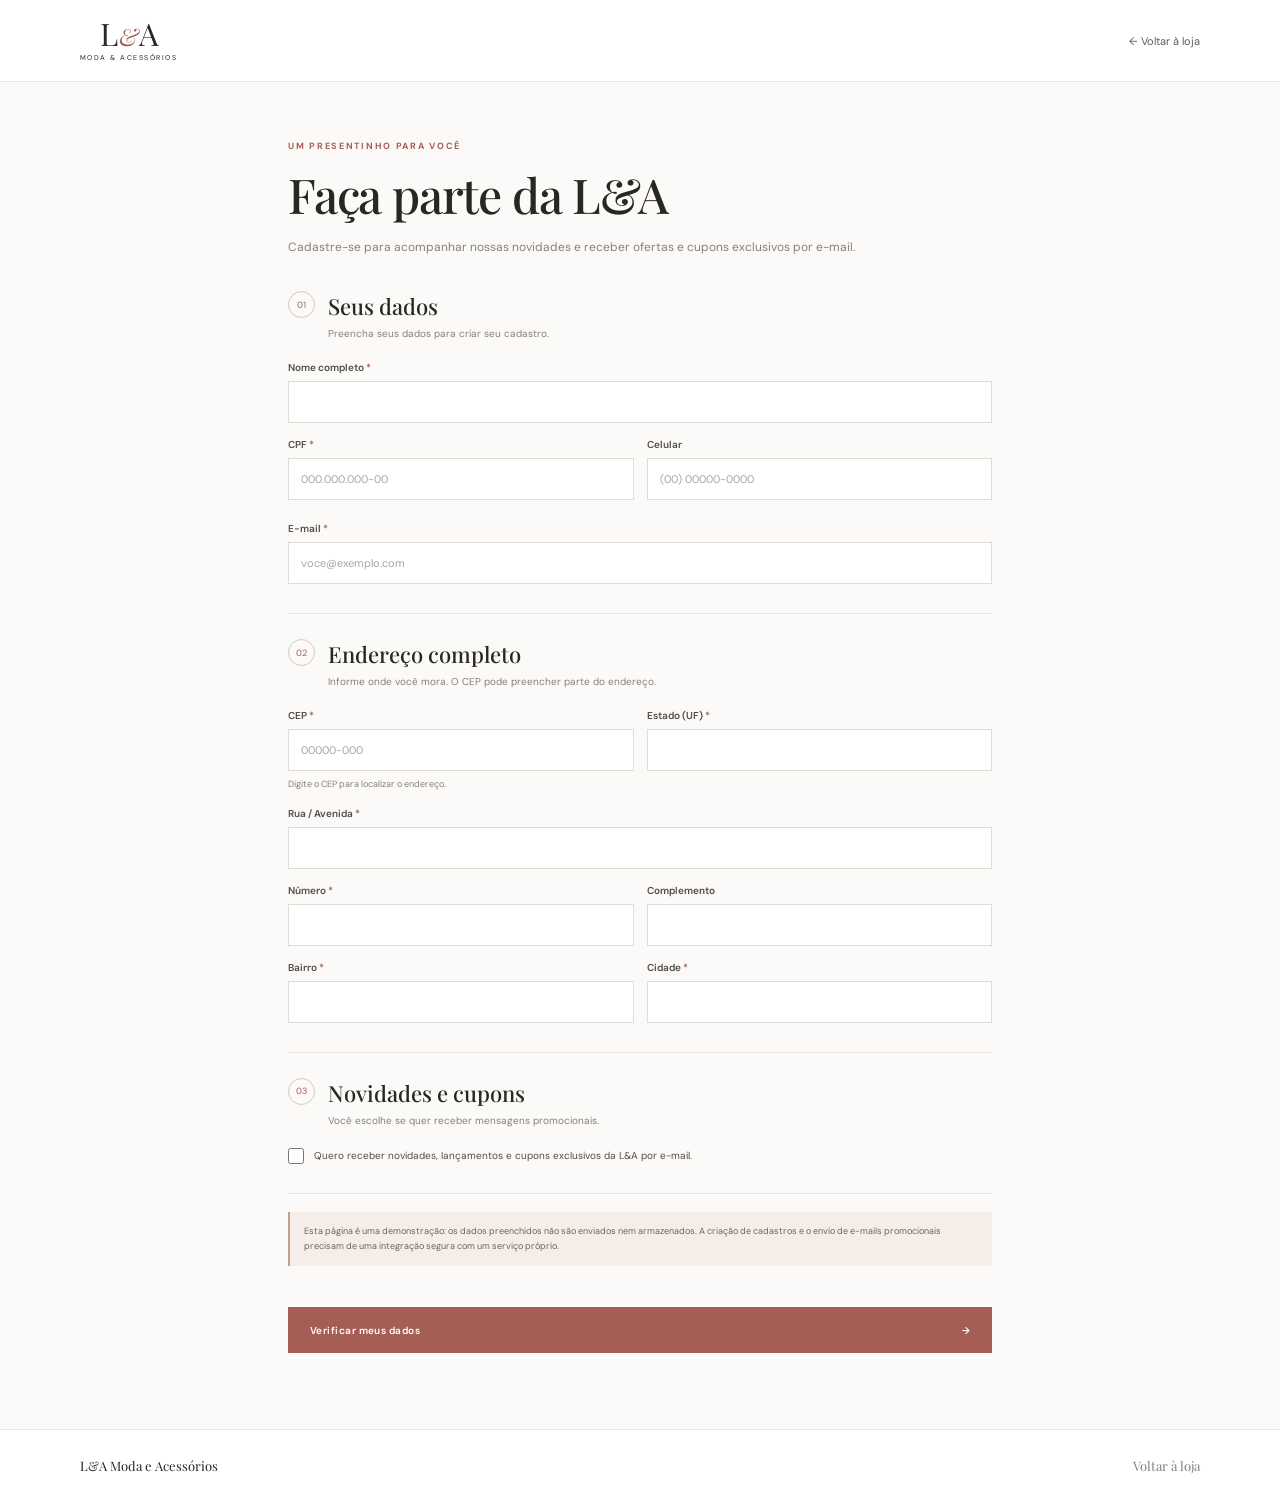
==== cadastro.html @ d486503f "Add customer registration page Co-authored-by: Copilot <223556219+Copilot@users.noreply.github.com>" ====
<!DOCTYPE html>
<html lang="pt-BR">
<head>
  <meta charset="UTF-8">
  <meta name="viewport" content="width=device-width, initial-scale=1.0">
  <meta name="theme-color" content="#f7f4ef">
  <meta name="description" content="Cadastre-se na L&A Moda e Acessórios para acompanhar novidades e cupons exclusivos.">
  <title>Cadastro | L&A Moda e Acessórios</title>
  <link rel="preconnect" href="https://fonts.googleapis.com">
  <link rel="preconnect" href="https://fonts.gstatic.com" crossorigin>
  <link href="https://fonts.googleapis.com/css2?family=DM+Sans:wght@400;500;600;700&family=Playfair+Display:wght@500;600;700&display=swap" rel="stylesheet">
  <link rel="stylesheet" href="style.css?v=registration-page">
  <script src="checkout-utils.js" defer></script>
  <script src="cadastro.js" defer></script>
</head>
<body class="checkout-page registration-page">
  <header class="checkout-header">
    <a class="brand" href="index.html" aria-label="L&A Moda e Acessórios — início">
      <span class="brand-mark">L<span>&</span>A</span>
      <span class="brand-caption">MODA & ACESSÓRIOS</span>
    </a>
    <a class="checkout-back" href="index.html">← <span>Voltar à loja</span></a>
  </header>

  <main class="checkout-main registration-main">
    <p class="eyebrow">UM PRESENTINHO PARA VOCÊ</p>
    <h1>Faça parte da L&A</h1>
    <p class="checkout-intro">Cadastre-se para acompanhar nossas novidades e receber ofertas e cupons exclusivos por e-mail.</p>

    <form class="checkout-form registration-form" id="registration-form">
      <section class="checkout-section" aria-labelledby="registration-personal-heading">
        <div class="checkout-section-heading">
          <span class="section-number">01</span>
          <div><h2 id="registration-personal-heading">Seus dados</h2><p>Preencha seus dados para criar seu cadastro.</p></div>
        </div>
        <div class="field-grid">
          <div class="form-field field-full">
            <label for="registration-name">Nome completo <span>*</span></label>
            <input id="registration-name" name="name" autocomplete="name" required>
          </div>
          <div class="form-field">
            <label for="registration-cpf">CPF <span>*</span></label>
            <input id="registration-cpf" name="cpf" inputmode="numeric" autocomplete="off" placeholder="000.000.000-00" maxlength="14" required aria-describedby="registration-cpf-error">
            <small class="field-error" id="registration-cpf-error" aria-live="polite"></small>
          </div>
          <div class="form-field">
            <label for="registration-phone">Celular</label>
            <input id="registration-phone" name="phone" type="tel" autocomplete="tel" placeholder="(00) 00000-0000">
          </div>
          <div class="form-field field-full">
            <label for="registration-email">E-mail <span>*</span></label>
            <input id="registration-email" name="email" type="email" inputmode="email" autocomplete="email" placeholder="voce@exemplo.com" required>
          </div>
        </div>
      </section>

      <section class="checkout-section" aria-labelledby="registration-address-heading">
        <div class="checkout-section-heading">
          <span class="section-number">02</span>
          <div><h2 id="registration-address-heading">Endereço completo</h2><p>Informe onde você mora. O CEP pode preencher parte do endereço.</p></div>
        </div>
        <div class="field-grid">
          <div class="form-field">
            <label for="registration-cep">CEP <span>*</span></label>
            <input id="registration-cep" name="cep" inputmode="numeric" autocomplete="postal-code" placeholder="00000-000" maxlength="9" pattern="[0-9]{5}-?[0-9]{3}" required aria-describedby="registration-cep-status">
            <small class="field-hint" id="registration-cep-status" aria-live="polite">Digite o CEP para localizar o endereço.</small>
          </div>
          <div class="form-field">
            <label for="registration-state">Estado (UF) <span>*</span></label>
            <input id="registration-state" name="state" autocomplete="address-level1" maxlength="2" required>
          </div>
          <div class="form-field field-full">
            <label for="registration-street">Rua / Avenida <span>*</span></label>
            <input id="registration-street" name="street" autocomplete="address-line1" required>
          </div>
          <div class="form-field">
            <label for="registration-number">Número <span>*</span></label>
            <input id="registration-number" name="number" autocomplete="address-line2" required>
          </div>
          <div class="form-field">
            <label for="registration-complement">Complemento</label>
            <input id="registration-complement" name="complement" autocomplete="address-line3">
          </div>
          <div class="form-field">
            <label for="registration-neighborhood">Bairro <span>*</span></label>
            <input id="registration-neighborhood" name="neighborhood" required>
          </div>
          <div class="form-field">
            <label for="registration-city">Cidade <span>*</span></label>
            <input id="registration-city" name="city" autocomplete="address-level2" required>
          </div>
        </div>
      </section>

      <section class="checkout-section" aria-labelledby="registration-preferences-heading">
        <div class="checkout-section-heading">
          <span class="section-number">03</span>
          <div><h2 id="registration-preferences-heading">Novidades e cupons</h2><p>Você escolhe se quer receber mensagens promocionais.</p></div>
        </div>
        <label class="registration-opt-in">
          <input type="checkbox" name="marketing">
          <span>Quero receber novidades, lançamentos e cupons exclusivos da L&A por e-mail.</span>
        </label>
      </section>

      <p class="registration-privacy">Esta página é uma demonstração: os dados preenchidos não são enviados nem armazenados. A criação de cadastros e o envio de e-mails promocionais precisam de uma integração segura com um serviço próprio.</p>
      <p class="checkout-feedback registration-feedback" id="registration-feedback" role="status" aria-live="polite"></p>
      <button class="button checkout-submit" type="submit">Verificar meus dados <span aria-hidden="true">→</span></button>
    </form>
  </main>

  <footer class="checkout-footer">
    <a href="index.html">L&A Moda e Acessórios</a>
    <span><a href="index.html">Voltar à loja</a></span>
  </footer>
</body>
</html>
---- style.css ----
:root {
  --ink: #292723;
  --muted: #858078;
  --paper: #f7f4ef;
  --white: #fff;
  --line: #e9e5df;
  --rose: #a45e53;
  --rose-dark: #81473e;
  --serif: "Playfair Display", Georgia, serif;
  --sans: "DM Sans", Arial, sans-serif;
}

* { box-sizing: border-box; }
html { scroll-behavior: smooth; }
body { margin: 0; color: var(--ink); background: var(--white); font-family: var(--sans); -webkit-font-smoothing: antialiased; }
button, input { font: inherit; }
button, a { -webkit-tap-highlight-color: transparent; }
a { color: inherit; text-decoration: none; }
button { color: inherit; }
.announcement { min-height: 34px; display: flex; align-items: center; justify-content: center; gap: 7px; padding: 7px 16px; background: #37342f; color: #fff; font-size: 10px; letter-spacing: .075em; text-align: center; }
.announcement span { color: #d3a29a; }
.announcement strong { color: #e9c5bc; font-weight: 600; }
.site-header { position: sticky; top: 0; z-index: 20; height: 83px; padding: 0 7.2%; display: flex; align-items: center; justify-content: space-between; gap: 36px; border-bottom: 1px solid #f1efeb; background: #fff; }
.brand { flex: 0 0 176px; display: inline-flex; flex-direction: column; align-items: center; width: fit-content; }
.brand-mark { font-family: var(--serif); font-size: 31px; letter-spacing: -.08em; line-height: .96; }
.brand-mark span { padding: 0 3px; color: var(--rose); font-size: 24px; font-style: italic; }
.brand-caption { margin-top: 5px; font-size: 7px; letter-spacing: .21em; }
.main-nav { display: flex; align-items: center; gap: clamp(20px, 3vw, 43px); }
.main-nav a { color: #55514b; font-size: 11px; transition: color .2s; }
.main-nav a:hover, .text-link:hover { color: var(--rose); }
.header-actions { display: flex; align-items: center; gap: 21px; }
.search-box { display: flex; align-items: center; gap: 8px; width: 184px; border-bottom: 1px solid #dcd8d2; padding: 7px 0; }
.search-box svg, .icon-button svg { width: 18px; height: 18px; fill: none; stroke: currentColor; stroke-width: 1.5; stroke-linecap: round; stroke-linejoin: round; }
.search-box input { min-width: 0; width: 100%; padding: 0; border: 0; outline: 0; background: transparent; font-size: 10px; }
.search-box input::placeholder { color: #99958e; }
.icon-button { position: relative; display: inline-grid; place-items: center; width: 38px; height: 38px; padding: 0; border: 0; background: transparent; cursor: pointer; }
.cart-count { position: absolute; top: 0; right: 0; min-width: 16px; height: 16px; padding: 0 4px; display: grid; place-items: center; border-radius: 50%; background: var(--rose); color: #fff; font-size: 9px; }

.hero { position: relative; min-height: min(590px, 57vw); height: 590px; max-height: 75vh; overflow: hidden; background: #b0a69a; color: #fff; }
.hero-image, .hero-shade { position: absolute; inset: 0; width: 100%; height: 100%; }
.hero-image { object-fit: cover; object-position: center 38%; }
.hero-shade { background: linear-gradient(90deg, rgba(28,26,23,.64) 0%, rgba(35,31,27,.34) 42%, rgba(35,31,27,.03) 100%); }
.hero-copy { position: absolute; top: 50%; left: 13.2%; transform: translateY(-49%); }
.eyebrow { margin: 0 0 15px; color: var(--rose); font-size: 9px; font-weight: 700; letter-spacing: .19em; }
.hero-eyebrow { color: #f3d9d2; }
h1, h2, p { margin-top: 0; }
.hero h1 { margin: 0 0 15px; font-family: var(--serif); font-size: clamp(48px, 6vw, 77px); font-weight: 500; line-height: 1.04; letter-spacing: -.035em; }
.hero h1 em, .section-heading h2 em, .story-copy h2 em { font-weight: 500; }
.hero-copy > p:not(.eyebrow) { margin-bottom: 27px; color: rgba(255,255,255,.86); font-size: 12px; }
.button { min-height: 46px; display: inline-flex; align-items: center; justify-content: center; gap: 24px; padding: 0 22px; border: 0; background: var(--rose); color: #fff; font-size: 10px; font-weight: 600; letter-spacing: .045em; cursor: pointer; transition: background .2s, transform .2s; }
.button:hover { background: var(--rose-dark); transform: translateY(-1px); }
.button-light { background: #fff; color: var(--ink); }
.button-light:hover { background: #f2e9e5; }
.hero-pagination { position: absolute; bottom: 30px; left: 50%; display: flex; gap: 7px; transform: translateX(-50%); }
.hero-pagination span { width: 5px; height: 5px; border: 1px solid #fff; border-radius: 50%; }
.hero-pagination .active { background: #fff; }
.hero-note { position: absolute; right: 7%; bottom: 20px; margin: 0; color: rgba(255,255,255,.72); font-size: 8px; letter-spacing: .16em; }

.benefits { display: flex; justify-content: center; gap: clamp(42px, 9vw, 145px); padding: 25px 20px; border-bottom: 1px solid #f1efeb; }
.benefits > div { display: flex; align-items: center; gap: 12px; }
.benefit-icon { color: var(--rose); font-family: var(--serif); font-size: 24px; }
.benefits p { display: flex; flex-direction: column; gap: 4px; margin: 0; }
.benefits strong { font-size: 10px; font-weight: 600; }
.benefits small { color: var(--muted); font-size: 9px; }

.section-wrap { max-width: 1240px; margin: 0 auto; padding: 90px 38px 96px; }
.section-heading { display: flex; align-items: end; justify-content: space-between; }
.section-heading .eyebrow { margin-bottom: 10px; }
.section-heading h2, .story-copy h2, .newsletter h2 { margin: 0; font-family: var(--serif); font-size: clamp(32px, 3.8vw, 43px); font-weight: 500; letter-spacing: -.025em; line-height: 1.16; }
.text-link { display: inline-flex; align-items: center; gap: 11px; color: #5a554e; font-size: 10px; transition: color .2s; }
.category-tabs { display: flex; gap: 25px; margin: 34px 0 23px; border-bottom: 1px solid var(--line); }
.category-tab { position: relative; padding: 0 0 13px; border: 0; background: none; color: #87827b; font-size: 10px; cursor: pointer; }
.category-tab.active { color: var(--ink); }
.category-tab.active::after { position: absolute; right: 0; bottom: -1px; left: 0; height: 2px; background: var(--rose); content: ""; }
.product-grid { display: grid; grid-template-columns: repeat(4, minmax(0, 1fr)); gap: 36px 20px; }
.product-card { min-width: 0; }
.product-image-wrap { position: relative; overflow: hidden; aspect-ratio: 3 / 3.75; background: #f1efeb; }
.product-image { display: block; width: 100%; height: 100%; object-fit: cover; transition: transform .45s; }
.product-card:hover .product-image { transform: scale(1.035); }
.product-badge { position: absolute; top: 12px; left: 12px; padding: 7px 9px; background: #fff; color: #524d46; font-size: 8px; letter-spacing: .08em; }
.add-button { position: absolute; right: 10px; bottom: 10px; left: 10px; min-height: 39px; border: 0; background: rgba(255,255,255,.94); color: var(--ink); font-size: 9px; letter-spacing: .04em; cursor: pointer; transform: translateY(54px); transition: transform .22s, background .2s; }
.product-card:hover .add-button, .add-button:focus-visible { transform: translateY(0); }
.add-button:hover { background: var(--rose); color: #fff; }
.product-info { padding-top: 13px; }
.product-category { margin: 0 0 5px; color: #918a82; font-size: 8px; letter-spacing: .12em; text-transform: uppercase; }
.product-name { margin: 0 0 7px; font-size: 11px; font-weight: 500; }
.product-price { margin: 0; font-size: 11px; font-weight: 600; }
.product-price del { padding-left: 6px; color: #99938b; font-size: 9px; font-weight: 400; }
.empty-state { padding: 35px 0; color: var(--muted); text-align: center; font-size: 13px; }

.story { display: grid; grid-template-columns: 1fr 1fr; min-height: 470px; background: var(--paper); scroll-margin-top: 83px; }
.story-image-wrap { position: relative; min-height: 470px; overflow: hidden; }
.story-image-wrap img { width: 100%; height: 100%; position: absolute; object-fit: cover; object-position: center 38%; }
.story-stamp { position: absolute; right: 35px; bottom: 30px; display: grid; place-content: center; width: 93px; height: 93px; border: 1px solid rgba(255,255,255,.8); border-radius: 50%; color: #fff; font-family: var(--serif); font-size: 21px; line-height: 1; text-align: center; }
.story-stamp small { padding-top: 6px; font-family: var(--sans); font-size: 6px; letter-spacing: .1em; }
.story-copy { align-self: center; max-width: 500px; padding: 65px clamp(35px, 8vw, 120px); }
.story-copy h2 { margin-bottom: 21px; font-size: clamp(36px, 4vw, 48px); }
.story-copy > p:not(.eyebrow) { max-width: 340px; margin-bottom: 25px; color: #777168; font-size: 11px; line-height: 1.9; }

.newsletter { padding: 72px 20px 75px; background: #f5eee8; text-align: center; }
.newsletter .eyebrow { margin-bottom: 11px; }
.newsletter h2 { font-size: 35px; }
.newsletter > p:not(.eyebrow):not(.newsletter-message) { margin: 13px 0 22px; color: #777168; font-size: 10px; }
.newsletter-form { display: flex; max-width: 405px; height: 44px; margin: 0 auto; border-bottom: 1px solid #bcb2a8; }
.newsletter-form input { flex: 1; min-width: 0; padding: 0 8px; border: 0; outline: none; background: transparent; font-size: 10px; }
.newsletter-form button { padding: 0 8px; border: 0; background: transparent; color: var(--rose-dark); font-size: 10px; cursor: pointer; }
.newsletter-message { min-height: 14px; margin: 10px 0 0; color: var(--rose-dark); font-size: 10px; }
.site-footer { min-height: 118px; display: flex; align-items: center; justify-content: space-between; padding: 22px 8%; }
.footer-brand { flex-basis: auto; }
.site-footer > p { margin: 0; color: #777168; font-family: var(--serif); font-size: 16px; font-style: italic; }
.site-footer > p span { color: var(--rose); }
.site-footer > small { color: #89847d; font-size: 9px; }

.drawer-backdrop { position: fixed; z-index: 8; inset: 0; visibility: hidden; background: rgba(31,29,26,.42); opacity: 0; transition: opacity .25s, visibility .25s; }
.drawer-backdrop.open { visibility: visible; opacity: 1; }
.cart-drawer { position: fixed; z-index: 9; top: 0; right: 0; bottom: 0; display: flex; flex-direction: column; width: min(440px, 100%); padding: 30px; background: #fff; transform: translateX(102%); transition: transform .3s ease; }
.cart-drawer.open { transform: translateX(0); }
.drawer-heading { display: flex; align-items: center; justify-content: space-between; padding-bottom: 21px; border-bottom: 1px solid var(--line); }
.drawer-heading .eyebrow { margin-bottom: 7px; font-size: 8px; }
.drawer-heading h2 { margin: 0; font-family: var(--serif); font-size: 25px; font-weight: 500; }
.drawer-heading h2 span { color: var(--muted); font-family: var(--sans); font-size: 11px; }
.close-drawer { font-size: 27px; font-weight: 300; }
.cart-items { flex: 1; overflow-y: auto; }
.cart-item { display: grid; grid-template-columns: 75px 1fr auto; gap: 13px; padding: 18px 0; border-bottom: 1px solid var(--line); }
.cart-item img { width: 75px; height: 91px; object-fit: cover; background: var(--paper); }
.cart-item-info { display: flex; flex-direction: column; align-items: flex-start; padding: 4px 0; }
.cart-item-info strong { margin-bottom: 6px; font-size: 10px; font-weight: 500; }
.cart-item-info span { font-size: 10px; }
.quantity-control { display: flex; align-items: center; gap: 11px; margin-top: auto; border: 1px solid var(--line); }
.quantity-control button { width: 25px; height: 24px; border: 0; background: transparent; font-size: 13px; cursor: pointer; }
.quantity-control span { font-size: 9px; }
.cart-item-end { display: flex; flex-direction: column; align-items: flex-end; justify-content: space-between; padding: 4px 0; }
.cart-item-end strong { font-size: 10px; font-weight: 600; }
.remove-item { padding: 0; border: 0; background: transparent; color: #918a82; font-size: 9px; text-decoration: underline; cursor: pointer; }
.cart-empty { display: none; flex: 1; flex-direction: column; align-items: center; justify-content: center; text-align: center; }
.cart-empty.visible { display: flex; }
.cart-empty > span { color: var(--rose); font-family: var(--serif); font-size: 38px; }
.cart-empty p { margin: 13px 0; color: #777168; font-family: var(--serif); font-size: 18px; line-height: 1.5; }
.cart-empty .text-link { border: 0; background: transparent; cursor: pointer; }
.drawer-footer { padding-top: 18px; border-top: 1px solid var(--line); }
.drawer-footer[hidden] { display: none; }
.subtotal { display: flex; justify-content: space-between; font-size: 11px; }
.subtotal strong { font-size: 13px; }
.shipping-note { margin: 9px 0 17px; color: var(--muted); font-size: 9px; }
.checkout-button { width: 100%; justify-content: space-between; }
.toast { position: fixed; z-index: 12; right: 24px; bottom: 24px; max-width: calc(100% - 48px); padding: 14px 19px; background: #37342f; color: #fff; font-size: 11px; opacity: 0; pointer-events: none; transform: translateY(8px); transition: opacity .2s, transform .2s; }
.toast.show { opacity: 1; transform: translateY(0); }
.visually-hidden { position: absolute; width: 1px; height: 1px; padding: 0; overflow: hidden; clip: rect(0, 0, 0, 0); white-space: nowrap; clip-path: inset(50%); }

@media (max-width: 900px) {
  .site-header { padding: 0 4%; gap: 15px; }
  .brand { flex-basis: 135px; }
  .main-nav { gap: 17px; }
  .main-nav a { font-size: 10px; }
  .search-box { width: 145px; }
  .product-grid { grid-template-columns: repeat(3, minmax(0, 1fr)); }
  .story-copy { padding: 50px 7%; }
}
@media (max-width: 640px) {
  .announcement { min-height: 31px; font-size: 8px; }
  .site-header { height: auto; min-height: 94px; display: grid; grid-template-columns: auto minmax(0, 1fr); grid-template-rows: 51px 37px; gap: 0 12px; padding: 6px 18px 0; }
  .story { scroll-margin-top: 94px; }
  .brand { grid-column: 1; grid-row: 1; flex: 0 0 auto; align-items: flex-start; }
  .brand-mark { font-size: 27px; }
  .brand-mark span { font-size: 21px; }
  .brand-caption { font-size: 6px; }
  .main-nav { position: static; grid-column: 1 / -1; grid-row: 2; height: 37px; justify-content: center; gap: clamp(12px, 5vw, 24px); border-bottom: 1px solid #f1efeb; background: #fff; }
  .main-nav a { font-size: 9px; }
  .header-actions { grid-column: 2; grid-row: 1; min-width: 0; gap: 7px; }
  .search-box { flex: 1; width: auto; min-width: 0; height: auto; justify-content: flex-start; border-bottom: 1px solid #dcd8d2; }
  .search-box input { position: static; width: 100%; height: auto; padding: 0; border: 0; background: transparent; }
  .search-box svg { position: static; flex: 0 0 18px; }
  .hero { height: 520px; max-height: none; min-height: 0; }
  .hero-image { object-position: 58% center; }
  .hero-shade { background: linear-gradient(90deg, rgba(28,26,23,.62), rgba(35,31,27,.16)); }
  .hero-copy { left: 8%; }
  .hero h1 { font-size: 54px; }
  .hero-copy > p:not(.eyebrow) { max-width: 230px; line-height: 1.6; }
  .hero-note { right: 5%; font-size: 6px; }
  .benefits { justify-content: flex-start; gap: 25px; overflow-x: auto; padding: 18px 20px; }
  .benefits > div { flex: 0 0 auto; gap: 8px; }
  .benefits strong { font-size: 9px; }
  .benefits small { font-size: 8px; }
  .benefit-icon { font-size: 20px; }
  .section-wrap { padding: 65px 18px 70px; }
  .section-heading { align-items: flex-start; gap: 15px; }
  .section-heading h2 { max-width: 270px; font-size: 33px; }
  .section-heading > .text-link { align-self: end; flex: 0 0 auto; font-size: 0; }
  .section-heading > .text-link span { font-size: 17px; }
  .category-tabs { gap: 20px; margin-top: 26px; overflow-x: auto; }
  .category-tab { flex: 0 0 auto; font-size: 9px; }
  .product-grid { grid-template-columns: repeat(2, minmax(0, 1fr)); gap: 27px 12px; }
  .product-image-wrap { aspect-ratio: 3 / 3.8; }
  .product-badge { top: 8px; left: 8px; padding: 6px; font-size: 7px; }
  .add-button { right: 7px; bottom: 7px; left: 7px; min-height: 34px; font-size: 8px; transform: none; }
  .product-info { padding-top: 10px; }
  .product-name, .product-price { font-size: 10px; }
  .story { grid-template-columns: 1fr; }
  .story-image-wrap { min-height: 370px; }
  .story-copy { padding: 45px 28px 55px; }
  .story-copy h2 { font-size: 40px; }
  .newsletter { padding: 60px 20px; }
  .newsletter h2 { font-size: 31px; }
  .site-footer { flex-direction: column; justify-content: center; gap: 17px; padding: 30px 15px; text-align: center; }
  .cart-drawer { padding: 23px 20px; }
}
@media (prefers-reduced-motion: reduce) {
  *, *::before, *::after { scroll-behavior: auto !important; transition-duration: .01ms !important; animation-duration: .01ms !important; }
}

.checkout-page { min-height: 100vh; background: #fbfaf8; }
.checkout-header { min-height: 82px; display: flex; align-items: center; justify-content: space-between; padding: 12px max(6%, calc((100% - 1120px) / 2)); border-bottom: 1px solid var(--line); background: #fff; }
.checkout-header .brand { flex-basis: auto; }
.checkout-back { color: #625c55; font-size: 11px; }
.checkout-back:hover, .checkout-footer a:hover { color: var(--rose); }
.checkout-main { max-width: 1120px; margin: 0 auto; padding: 58px 28px 76px; }
.registration-main { max-width: 760px; }
.registration-form .checkout-section:first-child { padding-top: 0; }
.registration-opt-in { display: flex; align-items: flex-start; gap: 10px; color: #514d47; font-size: 10px; line-height: 1.6; cursor: pointer; }
.registration-opt-in input { flex: 0 0 16px; width: 16px; height: 16px; margin: 0; accent-color: var(--rose); }
.registration-privacy { margin: 18px 0 0; padding: 12px 14px; border-left: 2px solid #c59c8d; background: #f5eee8; color: #6d625a; font-size: 9px; line-height: 1.7; }
.registration-feedback { line-height: 1.6; }
.registration-link { display: flex; width: fit-content; margin: 12px auto 0; }
.checkout-main > .eyebrow { margin-bottom: 10px; }
.checkout-main > h1, .confirmation-card h1 { margin: 0; font-family: var(--serif); font-size: clamp(35px, 5vw, 48px); font-weight: 500; letter-spacing: -.025em; }
.checkout-intro { margin: 11px 0 34px; color: var(--muted); font-size: 12px; line-height: 1.7; }
.checkout-layout { display: grid; grid-template-columns: minmax(0, 1fr) 350px; align-items: start; gap: 48px; }
.checkout-form { min-width: 0; }
.checkout-section { padding: 25px 0 29px; border-bottom: 1px solid var(--line); }
.checkout-section:first-child { padding-top: 0; }
.checkout-section-heading { display: flex; align-items: flex-start; gap: 13px; margin-bottom: 20px; }
.section-number { display: grid; flex: 0 0 27px; width: 27px; height: 27px; place-items: center; border: 1px solid #d5c7be; border-radius: 50%; color: var(--rose); font-size: 9px; }
.checkout-section-heading h2, .order-summary h2 { margin: 0 0 5px; font-family: var(--serif); font-size: 22px; font-weight: 500; }
.checkout-section-heading p { margin: 0; color: var(--muted); font-size: 10px; line-height: 1.5; }
.field-grid { display: grid; grid-template-columns: repeat(2, minmax(0, 1fr)); gap: 15px 13px; }
.form-field { min-width: 0; display: flex; flex-direction: column; gap: 7px; }
.field-full { grid-column: 1 / -1; }
.form-field label, .installment-field label { color: #514d47; font-size: 10px; font-weight: 600; }
.form-field label span { color: var(--rose); }
.form-field input, .installment-field select { width: 100%; min-height: 42px; padding: 0 12px; border: 1px solid #e0dcd6; border-radius: 0; outline: none; background: #fff; color: var(--ink); font-size: 11px; }
.form-field input:focus, .installment-field select:focus { border-color: var(--rose); box-shadow: 0 0 0 2px rgba(164,94,83,.1); }
.form-field input::placeholder { color: #aaa49d; }
.field-hint, .field-error, .installment-field small { color: var(--muted); font-size: 9px; line-height: 1.5; }
.field-error { color: #a23930; }
.payment-options { display: flex; flex-direction: column; gap: 9px; }
.payment-option { position: relative; min-height: 58px; display: flex; align-items: center; gap: 12px; padding: 10px 13px; border: 1px solid var(--line); background: #fff; cursor: pointer; }
.payment-option:has(input:checked) { border-color: var(--rose); background: #fffdfb; }
.payment-option input { position: absolute; width: 1px; height: 1px; opacity: 0; }
.payment-radio { display: grid; flex: 0 0 15px; width: 15px; height: 15px; place-items: center; border: 1px solid #bdb7ae; border-radius: 50%; }
.payment-option input:checked + .payment-radio { border-color: var(--rose); }
.payment-option input:checked + .payment-radio::after { width: 7px; height: 7px; border-radius: 50%; background: var(--rose); content: ""; }
.payment-option input:focus-visible + .payment-radio { outline: 2px solid var(--rose); outline-offset: 3px; }
.payment-option-copy { display: flex; flex: 1; flex-direction: column; gap: 4px; }
.payment-option-copy strong { font-size: 10px; font-weight: 600; }
.payment-option-copy small { color: var(--muted); font-size: 9px; }
.payment-symbol { color: var(--rose); font-family: var(--serif); font-size: 18px; }
.installment-field { display: flex; flex-direction: column; gap: 8px; padding: 5px 0 9px 27px; }
.pix-demo-details { margin-top: 15px; padding: 18px; border: 1px solid var(--line); background: #fff; }
.pix-demo-details h3 { margin: 0 0 6px; font-family: var(--serif); font-size: 18px; font-weight: 500; }
.pix-demo-details > p:first-of-type { margin: 0 0 14px; color: var(--muted); font-size: 10px; line-height: 1.5; }
.pix-qr { width: min(100%, 220px); margin: 0 auto 16px; padding: 8px; border: 1px solid var(--line); }
.pix-qr svg { display: block; width: 100%; height: auto; shape-rendering: crispEdges; }
.pix-code-label { display: block; margin-bottom: 7px; color: #514d47; font-size: 10px; font-weight: 600; }
.pix-copy-row { display: grid; grid-template-columns: minmax(0, 1fr) auto; gap: 9px; }
.pix-copy-code { width: 100%; min-width: 0; min-height: 42px; padding: 0 10px; border: 1px solid #e0dcd6; background: #fbfaf8; color: var(--ink); font-size: 10px; }
.pix-copy-button { min-height: 42px; padding: 0 14px; }
.pix-copy-status { min-height: 14px; margin: 8px 0 0; color: var(--muted); font-size: 9px; }
.card-details { min-width: 0; margin: 15px 0 0; padding: 0; border: 0; }
.checkout-demo-note { margin: 15px 0 0; padding: 12px 14px; border-left: 2px solid #c59c8d; background: #f5eee8; color: #6d625a; font-size: 9px; line-height: 1.7; }
.checkout-feedback { min-height: 16px; margin: 15px 0 0; font-size: 10px; }
.checkout-submit { width: 100%; justify-content: space-between; margin-top: 10px; }
.order-summary { position: sticky; top: 20px; padding: 23px; border: 1px solid var(--line); background: #fff; }
.order-summary h2 { margin-bottom: 14px; font-size: 21px; }
.summary-products { display: flex; flex-direction: column; }
.summary-product { min-width: 0; display: grid; grid-template-columns: 58px minmax(0, 1fr) auto; align-items: center; gap: 11px; padding: 12px 0; border-top: 1px solid #f0eeea; }
.summary-product:first-child { border-top: 0; }
.summary-product img { width: 58px; height: 68px; object-fit: cover; background: var(--paper); }
.summary-product-info { min-width: 0; display: flex; flex-direction: column; gap: 5px; }
.summary-product-info strong { overflow: hidden; font-size: 10px; font-weight: 600; text-overflow: ellipsis; white-space: nowrap; }
.summary-product-info span { color: var(--muted); font-size: 9px; }
.summary-product-total { font-size: 10px; font-weight: 600; white-space: nowrap; }
.summary-divider { height: 1px; margin: 8px 0; background: var(--line); }
.summary-price-row { display: flex; justify-content: space-between; gap: 10px; margin: 12px 0; color: #676159; font-size: 10px; }
.summary-price-row strong { color: var(--ink); font-size: 10px; font-weight: 600; text-align: right; }
.summary-total { display: flex; align-items: center; justify-content: space-between; gap: 10px; margin-top: 15px; font-size: 11px; font-weight: 600; }
.summary-total strong { color: var(--rose-dark); font-size: 19px; }
.shipping-disclaimer { margin: 15px 0 0; color: var(--muted); font-size: 9px; line-height: 1.6; }
.installment-summary { margin: 8px 0 0; color: var(--rose-dark); font-size: 9px; text-align: right; }
.checkout-empty { padding: 28px; border: 1px solid var(--line); background: #fff; text-align: center; }
.checkout-empty p { color: var(--muted); font-size: 12px; }
.checkout-footer { min-height: 72px; display: flex; align-items: center; justify-content: space-between; gap: 18px; padding: 20px max(6%, calc((100% - 1120px) / 2)); border-top: 1px solid var(--line); background: #fff; }
.checkout-footer a { font-family: var(--serif); font-size: 13px; }
.checkout-footer span { color: var(--muted); font-size: 9px; text-align: right; }
.confirmation-main { max-width: 700px; min-height: calc(100vh - 154px); display: grid; place-items: center; margin: 0 auto; padding: 55px 25px; }
.confirmation-card { width: 100%; padding: 40px clamp(22px, 7vw, 58px); border: 1px solid var(--line); background: #fff; text-align: center; }
.confirmation-card[hidden], .checkout-page [hidden] { display: none !important; }
.confirmation-icon { width: 44px; height: 44px; display: grid; place-items: center; margin: 0 auto 17px; border-radius: 50%; background: #f4eae4; color: var(--rose-dark); font-size: 20px; }
.confirmation-card .eyebrow { margin-bottom: 9px; }
.confirmation-card h1 { font-size: clamp(31px, 5vw, 42px); }
.confirmation-thanks { margin: 11px auto 0; color: var(--rose-dark); font-size: 12px; line-height: 1.6; }
.confirmation-disclaimer { max-width: 470px; margin: 13px auto 23px; color: #79564b; font-size: 10px; line-height: 1.7; }
.confirmation-details { padding: 13px 17px 18px; border: 1px solid var(--line); text-align: left; }
.confirmation-details .summary-total { margin-top: 17px; }
.confirmation-button { margin-top: 22px; }
.confirmation-error > p:not(.eyebrow) { margin: 14px 0 23px; color: var(--muted); font-size: 11px; }

@media (max-width: 800px) {
  .checkout-layout { grid-template-columns: minmax(0, 1fr) 300px; gap: 25px; }
  .order-summary { padding: 18px; }
}
@media (max-width: 640px) {
  .checkout-header { min-height: 70px; padding: 10px 18px; }
  .checkout-main { padding: 38px 18px 55px; }
  .checkout-layout { grid-template-columns: 1fr; gap: 28px; }
  .order-summary { position: static; grid-row: 1; }
  .checkout-form { grid-row: 2; }
  .checkout-section { padding: 21px 0 24px; }
  .field-grid { gap: 13px 10px; }
  .form-field input { padding: 0 10px; }
  .checkout-footer { flex-direction: column; justify-content: center; padding: 19px; text-align: center; }
  .checkout-footer span { text-align: center; }
  .confirmation-main { min-height: calc(100vh - 150px); padding: 30px 16px; }
  .confirmation-card { padding: 30px 18px; }
  .confirmation-details { padding: 10px 12px 15px; }
}
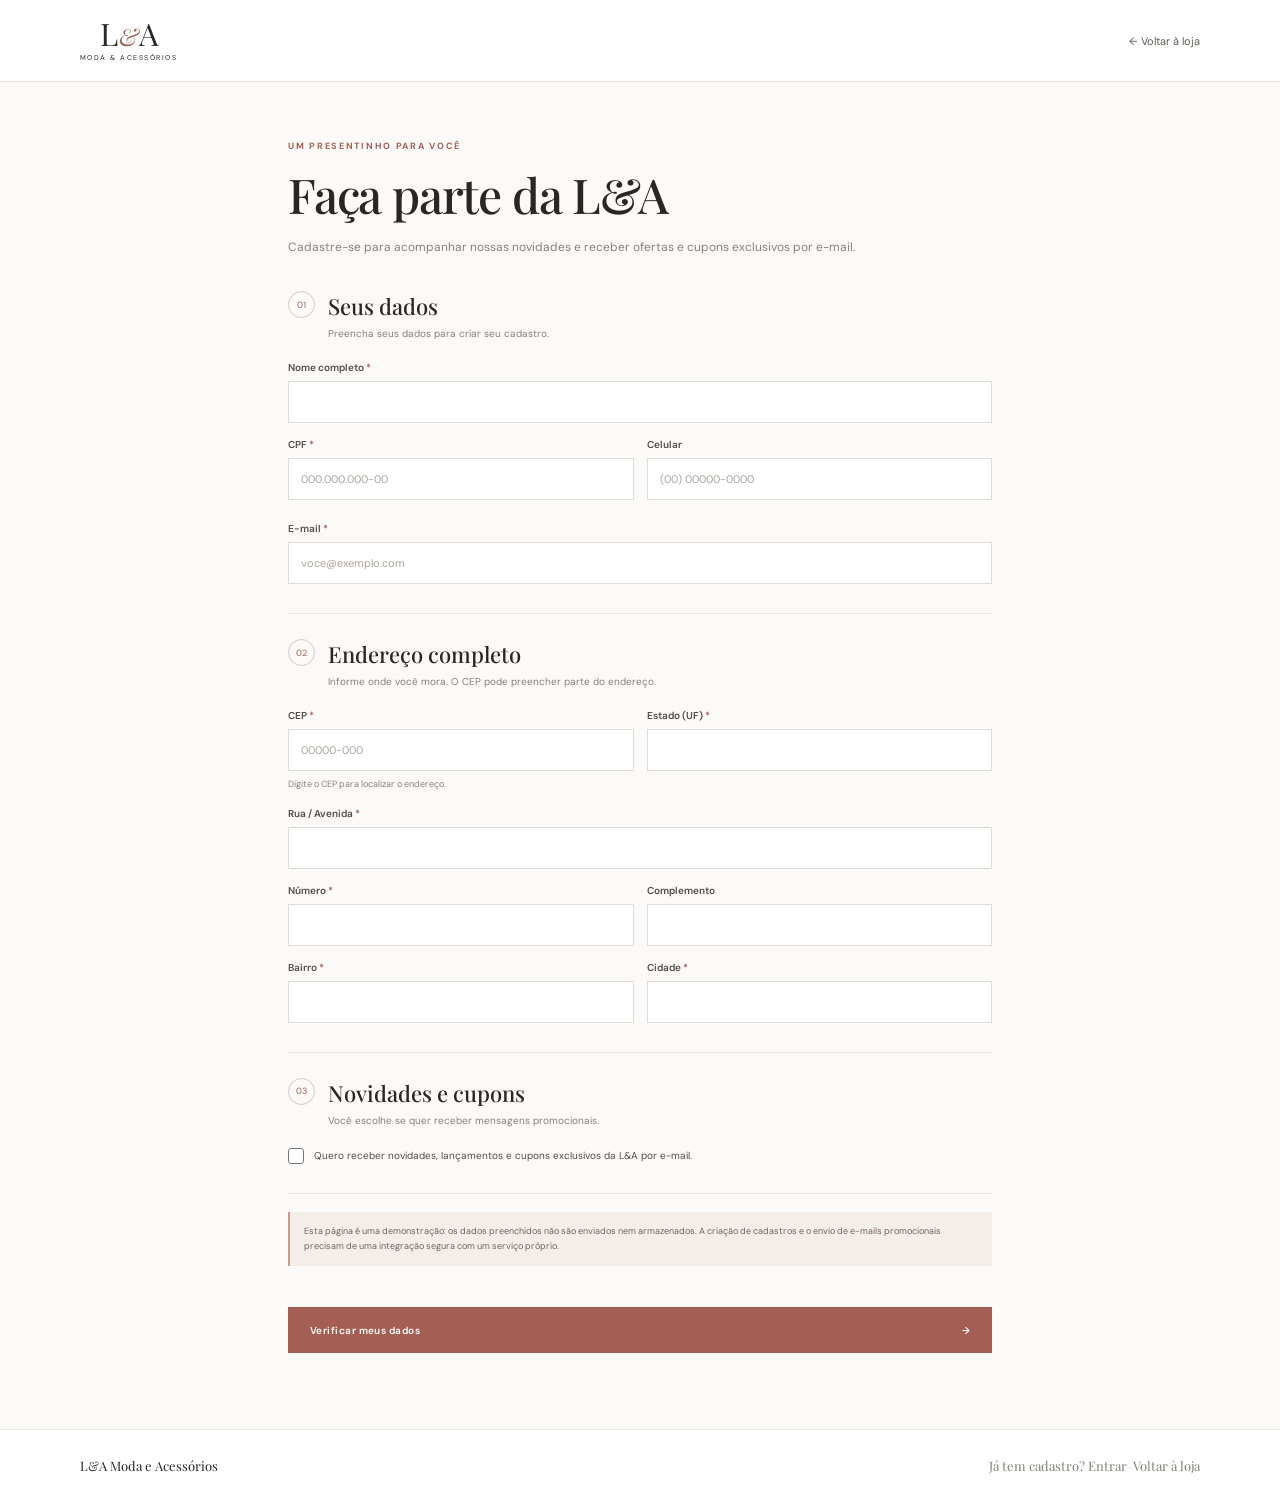
==== commit 79a7060c: "Add login page and navigation" ====
--- a/cadastro.html
+++ b/cadastro.html
@@ -9,7 +9,7 @@
   <link rel="preconnect" href="https://fonts.googleapis.com">
   <link rel="preconnect" href="https://fonts.gstatic.com" crossorigin>
   <link href="https://fonts.googleapis.com/css2?family=DM+Sans:wght@400;500;600;700&family=Playfair+Display:wght@500;600;700&display=swap" rel="stylesheet">
-  <link rel="stylesheet" href="style.css?v=registration-page">
+  <link rel="stylesheet" href="style.css?v=registration-mobile-type-2">
   <script src="checkout-utils.js" defer></script>
   <script src="cadastro.js" defer></script>
 </head>
@@ -111,7 +111,7 @@
 
   <footer class="checkout-footer">
     <a href="index.html">L&A Moda e Acessórios</a>
-    <span><a href="index.html">Voltar à loja</a></span>
+    <span><a href="login.html">Já tem cadastro? Entrar</a> · <a href="index.html">Voltar à loja</a></span>
   </footer>
 </body>
 </html>
--- a/style.css
+++ b/style.css
@@ -27,6 +27,7 @@
 .brand-caption { margin-top: 5px; font-size: 7px; letter-spacing: .21em; }
 .main-nav { display: flex; align-items: center; gap: clamp(20px, 3vw, 43px); }
 .main-nav a { color: #55514b; font-size: 11px; transition: color .2s; }
+.main-nav .registration-nav-link { color: var(--rose-dark); font-weight: 700; }
 .main-nav a:hover, .text-link:hover { color: var(--rose); }
 .header-actions { display: flex; align-items: center; gap: 21px; }
 .search-box { display: flex; align-items: center; gap: 8px; width: 184px; border-bottom: 1px solid #dcd8d2; padding: 7px 0; }
@@ -157,30 +158,32 @@
   .story-copy { padding: 50px 7%; }
 }
 @media (max-width: 640px) {
-  .announcement { min-height: 31px; font-size: 8px; }
-  .site-header { height: auto; min-height: 94px; display: grid; grid-template-columns: auto minmax(0, 1fr); grid-template-rows: 51px 37px; gap: 0 12px; padding: 6px 18px 0; }
+  .announcement { min-height: 31px; font-size: 9px; letter-spacing: .04em; }
+  .site-header { height: auto; min-height: 94px; display: grid; grid-template-columns: auto minmax(0, 1fr); grid-template-rows: 51px auto; gap: 0 12px; padding: 6px 18px 0; }
   .story { scroll-margin-top: 94px; }
   .brand { grid-column: 1; grid-row: 1; flex: 0 0 auto; align-items: flex-start; }
   .brand-mark { font-size: 27px; }
   .brand-mark span { font-size: 21px; }
-  .brand-caption { font-size: 6px; }
-  .main-nav { position: static; grid-column: 1 / -1; grid-row: 2; height: 37px; justify-content: center; gap: clamp(12px, 5vw, 24px); border-bottom: 1px solid #f1efeb; background: #fff; }
-  .main-nav a { font-size: 9px; }
+  .brand-caption { font-size: 7px; }
+  .main-nav { position: static; grid-column: 1 / -1; grid-row: 2; height: auto; min-height: 37px; flex-wrap: wrap; justify-content: center; gap: 8px 12px; padding: 6px 0; border-bottom: 1px solid #f1efeb; background: #fff; }
+  .main-nav a { font-size: 12px; white-space: nowrap; }
   .header-actions { grid-column: 2; grid-row: 1; min-width: 0; gap: 7px; }
   .search-box { flex: 1; width: auto; min-width: 0; height: auto; justify-content: flex-start; border-bottom: 1px solid #dcd8d2; }
-  .search-box input { position: static; width: 100%; height: auto; padding: 0; border: 0; background: transparent; }
+  .search-box input { position: static; width: 100%; height: auto; padding: 0; border: 0; background: transparent; font-size: 12px; }
   .search-box svg { position: static; flex: 0 0 18px; }
   .hero { height: 520px; max-height: none; min-height: 0; }
   .hero-image { object-position: 58% center; }
   .hero-shade { background: linear-gradient(90deg, rgba(28,26,23,.62), rgba(35,31,27,.16)); }
   .hero-copy { left: 8%; }
   .hero h1 { font-size: 54px; }
-  .hero-copy > p:not(.eyebrow) { max-width: 230px; line-height: 1.6; }
-  .hero-note { right: 5%; font-size: 6px; }
+  .hero-copy > p:not(.eyebrow) { max-width: 250px; font-size: 14px; line-height: 1.6; }
+  .hero .eyebrow { font-size: 10px; }
+  .hero .button { min-height: 50px; font-size: 12px; }
+  .hero-note { right: 5%; font-size: 8px; }
   .benefits { justify-content: flex-start; gap: 25px; overflow-x: auto; padding: 18px 20px; }
   .benefits > div { flex: 0 0 auto; gap: 8px; }
-  .benefits strong { font-size: 9px; }
-  .benefits small { font-size: 8px; }
+  .benefits strong { font-size: 11px; }
+  .benefits small { font-size: 10px; }
   .benefit-icon { font-size: 20px; }
   .section-wrap { padding: 65px 18px 70px; }
   .section-heading { align-items: flex-start; gap: 15px; }
@@ -188,20 +191,36 @@
   .section-heading > .text-link { align-self: end; flex: 0 0 auto; font-size: 0; }
   .section-heading > .text-link span { font-size: 17px; }
   .category-tabs { gap: 20px; margin-top: 26px; overflow-x: auto; }
-  .category-tab { flex: 0 0 auto; font-size: 9px; }
+  .category-tab { flex: 0 0 auto; font-size: 11px; }
   .product-grid { grid-template-columns: repeat(2, minmax(0, 1fr)); gap: 27px 12px; }
   .product-image-wrap { aspect-ratio: 3 / 3.8; }
-  .product-badge { top: 8px; left: 8px; padding: 6px; font-size: 7px; }
-  .add-button { right: 7px; bottom: 7px; left: 7px; min-height: 34px; font-size: 8px; transform: none; }
+  .product-badge { top: 8px; left: 8px; padding: 6px; font-size: 9px; }
+  .add-button { right: 7px; bottom: 7px; left: 7px; min-height: 40px; font-size: 10px; transform: none; }
   .product-info { padding-top: 10px; }
-  .product-name, .product-price { font-size: 10px; }
+  .product-category { font-size: 10px; }
+  .product-name, .product-price { font-size: 12px; }
   .story { grid-template-columns: 1fr; }
   .story-image-wrap { min-height: 370px; }
   .story-copy { padding: 45px 28px 55px; }
   .story-copy h2 { font-size: 40px; }
+  .story-copy > p:not(.eyebrow) { font-size: 14px; line-height: 1.8; }
+  .story-copy .text-link { font-size: 12px; }
   .newsletter { padding: 60px 20px; }
   .newsletter h2 { font-size: 31px; }
+  .newsletter > p:not(.eyebrow):not(.newsletter-message) { font-size: 13px; line-height: 1.6; }
+  .newsletter-form input { font-size: 14px; }
+  .newsletter-form button { font-size: 12px; }
+  .newsletter-message { font-size: 12px; }
+  .newsletter .registration-link { width: 100%; gap: 8px; padding: 0 14px; font-size: 11px; }
   .site-footer { flex-direction: column; justify-content: center; gap: 17px; padding: 30px 15px; text-align: center; }
+  .site-footer > small { font-size: 11px; }
+  .cart-item-info strong, .cart-item-info span, .cart-item-end strong { font-size: 12px; }
+  .remove-item { font-size: 11px; }
+  .quantity-control span { font-size: 11px; }
+  .subtotal { font-size: 13px; }
+  .shipping-note { font-size: 11px; }
+  .checkout-button { font-size: 12px; }
+  .toast { font-size: 13px; }
   .cart-drawer { padding: 23px 20px; }
 }
 @media (prefers-reduced-motion: reduce) {
@@ -221,6 +240,9 @@
 .registration-privacy { margin: 18px 0 0; padding: 12px 14px; border-left: 2px solid #c59c8d; background: #f5eee8; color: #6d625a; font-size: 9px; line-height: 1.7; }
 .registration-feedback { line-height: 1.6; }
 .registration-link { display: flex; width: fit-content; margin: 12px auto 0; }
+.login-signup { margin: 24px 0 0; color: var(--muted); font-size: 12px; text-align: center; }
+.login-signup a { color: var(--rose-dark); font-weight: 600; }
+.login-signup a:hover { color: var(--rose); }
 .checkout-main > .eyebrow { margin-bottom: 10px; }
 .checkout-main > h1, .confirmation-card h1 { margin: 0; font-family: var(--serif); font-size: clamp(35px, 5vw, 48px); font-weight: 500; letter-spacing: -.025em; }
 .checkout-intro { margin: 11px 0 34px; color: var(--muted); font-size: 12px; line-height: 1.7; }
@@ -323,3 +345,26 @@
   .confirmation-card { padding: 30px 18px; }
   .confirmation-details { padding: 10px 12px 15px; }
 }
+
+@media (max-width: 640px) {
+  .registration-page .checkout-back { font-size: 13px; }
+  .registration-page .checkout-main { padding: 34px 18px 48px; }
+  .registration-page .checkout-main > .eyebrow { font-size: 10px; }
+  .registration-page .checkout-intro { margin-bottom: 28px; font-size: 16px; line-height: 1.6; }
+  .registration-page .checkout-section { padding: 24px 0; }
+  .registration-page .checkout-section-heading { gap: 12px; margin-bottom: 18px; }
+  .registration-page .section-number { flex-basis: 32px; width: 32px; height: 32px; font-size: 11px; }
+  .registration-page .checkout-section-heading h2 { font-size: 25px; }
+  .registration-page .checkout-section-heading p { font-size: 14px; line-height: 1.55; }
+  .registration-page .field-grid { gap: 16px 12px; }
+  .registration-page .form-field label { font-size: 15px; }
+  .registration-page .form-field input { min-height: 48px; padding: 0 12px; font-size: 16px; }
+  .registration-page .field-hint, .registration-page .field-error { font-size: 13px; }
+  .registration-page .registration-opt-in { gap: 12px; font-size: 15px; }
+  .registration-page .registration-opt-in input { flex-basis: 20px; width: 20px; height: 20px; margin-top: 1px; }
+  .registration-page .registration-privacy { padding: 14px; font-size: 13px; line-height: 1.7; }
+  .registration-page .registration-feedback { font-size: 15px; }
+  .registration-page .checkout-submit { min-height: 52px; font-size: 14px; }
+  .registration-page .checkout-footer a { font-size: 15px; }
+  .registration-page .checkout-footer span { font-size: 12px; }
+}
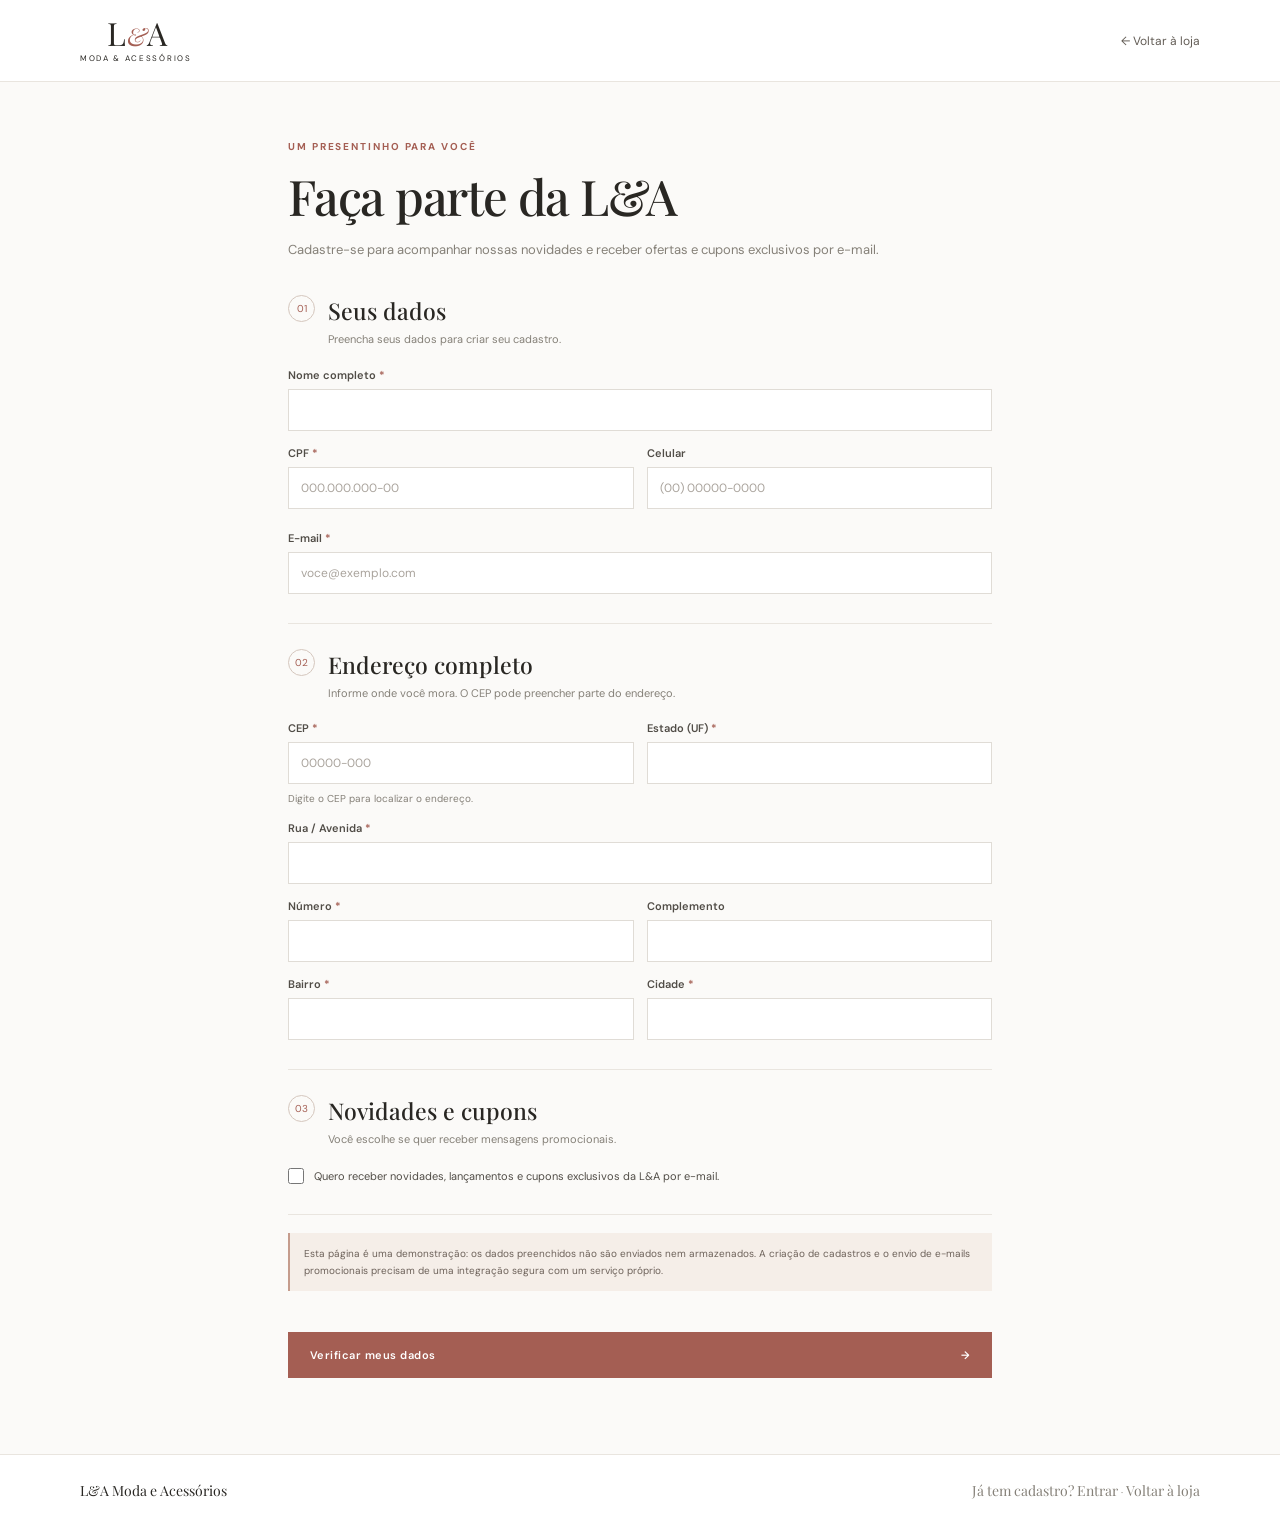
==== commit 4dce0b26: "Increase site font sizes by one pixel" ====
--- a/cadastro.html
+++ b/cadastro.html
@@ -9,7 +9,7 @@
   <link rel="preconnect" href="https://fonts.googleapis.com">
   <link rel="preconnect" href="https://fonts.gstatic.com" crossorigin>
   <link href="https://fonts.googleapis.com/css2?family=DM+Sans:wght@400;500;600;700&family=Playfair+Display:wght@500;600;700&display=swap" rel="stylesheet">
-  <link rel="stylesheet" href="style.css?v=registration-mobile-type-2">
+  <link rel="stylesheet" href="style.css?v=site-font-size-plus-one-1">
   <script src="checkout-utils.js" defer></script>
   <script src="cadastro.js" defer></script>
 </head>
--- a/style.css
+++ b/style.css
@@ -17,60 +17,60 @@
 button, a { -webkit-tap-highlight-color: transparent; }
 a { color: inherit; text-decoration: none; }
 button { color: inherit; }
-.announcement { min-height: 34px; display: flex; align-items: center; justify-content: center; gap: 7px; padding: 7px 16px; background: #37342f; color: #fff; font-size: 10px; letter-spacing: .075em; text-align: center; }
+.announcement { min-height: 34px; display: flex; align-items: center; justify-content: center; gap: 7px; padding: 7px 16px; background: #37342f; color: #fff; font-size: 11px; letter-spacing: .075em; text-align: center; }
 .announcement span { color: #d3a29a; }
 .announcement strong { color: #e9c5bc; font-weight: 600; }
 .site-header { position: sticky; top: 0; z-index: 20; height: 83px; padding: 0 7.2%; display: flex; align-items: center; justify-content: space-between; gap: 36px; border-bottom: 1px solid #f1efeb; background: #fff; }
 .brand { flex: 0 0 176px; display: inline-flex; flex-direction: column; align-items: center; width: fit-content; }
-.brand-mark { font-family: var(--serif); font-size: 31px; letter-spacing: -.08em; line-height: .96; }
-.brand-mark span { padding: 0 3px; color: var(--rose); font-size: 24px; font-style: italic; }
-.brand-caption { margin-top: 5px; font-size: 7px; letter-spacing: .21em; }
+.brand-mark { font-family: var(--serif); font-size: 32px; letter-spacing: -.08em; line-height: .96; }
+.brand-mark span { padding: 0 3px; color: var(--rose); font-size: 25px; font-style: italic; }
+.brand-caption { margin-top: 5px; font-size: 8px; letter-spacing: .21em; }
 .main-nav { display: flex; align-items: center; gap: clamp(20px, 3vw, 43px); }
-.main-nav a { color: #55514b; font-size: 11px; transition: color .2s; }
-.main-nav .registration-nav-link { color: var(--rose-dark); font-weight: 700; }
+.main-nav a { color: #55514b; font-size: 12px; transition: color .2s; }
+.main-nav .login-nav-link { font-weight: 700; }
 .main-nav a:hover, .text-link:hover { color: var(--rose); }
 .header-actions { display: flex; align-items: center; gap: 21px; }
 .search-box { display: flex; align-items: center; gap: 8px; width: 184px; border-bottom: 1px solid #dcd8d2; padding: 7px 0; }
 .search-box svg, .icon-button svg { width: 18px; height: 18px; fill: none; stroke: currentColor; stroke-width: 1.5; stroke-linecap: round; stroke-linejoin: round; }
-.search-box input { min-width: 0; width: 100%; padding: 0; border: 0; outline: 0; background: transparent; font-size: 10px; }
+.search-box input { min-width: 0; width: 100%; padding: 0; border: 0; outline: 0; background: transparent; font-size: 11px; }
 .search-box input::placeholder { color: #99958e; }
 .icon-button { position: relative; display: inline-grid; place-items: center; width: 38px; height: 38px; padding: 0; border: 0; background: transparent; cursor: pointer; }
-.cart-count { position: absolute; top: 0; right: 0; min-width: 16px; height: 16px; padding: 0 4px; display: grid; place-items: center; border-radius: 50%; background: var(--rose); color: #fff; font-size: 9px; }
+.cart-count { position: absolute; top: 0; right: 0; min-width: 16px; height: 16px; padding: 0 4px; display: grid; place-items: center; border-radius: 50%; background: var(--rose); color: #fff; font-size: 10px; }
 
 .hero { position: relative; min-height: min(590px, 57vw); height: 590px; max-height: 75vh; overflow: hidden; background: #b0a69a; color: #fff; }
 .hero-image, .hero-shade { position: absolute; inset: 0; width: 100%; height: 100%; }
 .hero-image { object-fit: cover; object-position: center 38%; }
 .hero-shade { background: linear-gradient(90deg, rgba(28,26,23,.64) 0%, rgba(35,31,27,.34) 42%, rgba(35,31,27,.03) 100%); }
 .hero-copy { position: absolute; top: 50%; left: 13.2%; transform: translateY(-49%); }
-.eyebrow { margin: 0 0 15px; color: var(--rose); font-size: 9px; font-weight: 700; letter-spacing: .19em; }
+.eyebrow { margin: 0 0 15px; color: var(--rose); font-size: 10px; font-weight: 700; letter-spacing: .19em; }
 .hero-eyebrow { color: #f3d9d2; }
 h1, h2, p { margin-top: 0; }
-.hero h1 { margin: 0 0 15px; font-family: var(--serif); font-size: clamp(48px, 6vw, 77px); font-weight: 500; line-height: 1.04; letter-spacing: -.035em; }
+.hero h1 { margin: 0 0 15px; font-family: var(--serif); font-size: clamp(49px, calc(6vw + 1px), 78px); font-weight: 500; line-height: 1.04; letter-spacing: -.035em; }
 .hero h1 em, .section-heading h2 em, .story-copy h2 em { font-weight: 500; }
-.hero-copy > p:not(.eyebrow) { margin-bottom: 27px; color: rgba(255,255,255,.86); font-size: 12px; }
-.button { min-height: 46px; display: inline-flex; align-items: center; justify-content: center; gap: 24px; padding: 0 22px; border: 0; background: var(--rose); color: #fff; font-size: 10px; font-weight: 600; letter-spacing: .045em; cursor: pointer; transition: background .2s, transform .2s; }
+.hero-copy > p:not(.eyebrow) { margin-bottom: 27px; color: rgba(255,255,255,.86); font-size: 13px; }
+.button { min-height: 46px; display: inline-flex; align-items: center; justify-content: center; gap: 24px; padding: 0 22px; border: 0; background: var(--rose); color: #fff; font-size: 11px; font-weight: 600; letter-spacing: .045em; cursor: pointer; transition: background .2s, transform .2s; }
 .button:hover { background: var(--rose-dark); transform: translateY(-1px); }
 .button-light { background: #fff; color: var(--ink); }
 .button-light:hover { background: #f2e9e5; }
 .hero-pagination { position: absolute; bottom: 30px; left: 50%; display: flex; gap: 7px; transform: translateX(-50%); }
 .hero-pagination span { width: 5px; height: 5px; border: 1px solid #fff; border-radius: 50%; }
 .hero-pagination .active { background: #fff; }
-.hero-note { position: absolute; right: 7%; bottom: 20px; margin: 0; color: rgba(255,255,255,.72); font-size: 8px; letter-spacing: .16em; }
+.hero-note { position: absolute; right: 7%; bottom: 20px; margin: 0; color: rgba(255,255,255,.72); font-size: 9px; letter-spacing: .16em; }
 
 .benefits { display: flex; justify-content: center; gap: clamp(42px, 9vw, 145px); padding: 25px 20px; border-bottom: 1px solid #f1efeb; }
 .benefits > div { display: flex; align-items: center; gap: 12px; }
-.benefit-icon { color: var(--rose); font-family: var(--serif); font-size: 24px; }
+.benefit-icon { color: var(--rose); font-family: var(--serif); font-size: 25px; }
 .benefits p { display: flex; flex-direction: column; gap: 4px; margin: 0; }
-.benefits strong { font-size: 10px; font-weight: 600; }
-.benefits small { color: var(--muted); font-size: 9px; }
+.benefits strong { font-size: 11px; font-weight: 600; }
+.benefits small { color: var(--muted); font-size: 10px; }
 
 .section-wrap { max-width: 1240px; margin: 0 auto; padding: 90px 38px 96px; }
 .section-heading { display: flex; align-items: end; justify-content: space-between; }
 .section-heading .eyebrow { margin-bottom: 10px; }
-.section-heading h2, .story-copy h2, .newsletter h2 { margin: 0; font-family: var(--serif); font-size: clamp(32px, 3.8vw, 43px); font-weight: 500; letter-spacing: -.025em; line-height: 1.16; }
-.text-link { display: inline-flex; align-items: center; gap: 11px; color: #5a554e; font-size: 10px; transition: color .2s; }
+.section-heading h2, .story-copy h2, .newsletter h2 { margin: 0; font-family: var(--serif); font-size: clamp(33px, calc(3.8vw + 1px), 44px); font-weight: 500; letter-spacing: -.025em; line-height: 1.16; }
+.text-link { display: inline-flex; align-items: center; gap: 11px; color: #5a554e; font-size: 11px; transition: color .2s; }
 .category-tabs { display: flex; gap: 25px; margin: 34px 0 23px; border-bottom: 1px solid var(--line); }
-.category-tab { position: relative; padding: 0 0 13px; border: 0; background: none; color: #87827b; font-size: 10px; cursor: pointer; }
+.category-tab { position: relative; padding: 0 0 13px; border: 0; background: none; color: #87827b; font-size: 11px; cursor: pointer; }
 .category-tab.active { color: var(--ink); }
 .category-tab.active::after { position: absolute; right: 0; bottom: -1px; left: 0; height: 2px; background: var(--rose); content: ""; }
 .product-grid { display: grid; grid-template-columns: repeat(4, minmax(0, 1fr)); gap: 36px 20px; }
@@ -78,73 +78,73 @@
 .product-image-wrap { position: relative; overflow: hidden; aspect-ratio: 3 / 3.75; background: #f1efeb; }
 .product-image { display: block; width: 100%; height: 100%; object-fit: cover; transition: transform .45s; }
 .product-card:hover .product-image { transform: scale(1.035); }
-.product-badge { position: absolute; top: 12px; left: 12px; padding: 7px 9px; background: #fff; color: #524d46; font-size: 8px; letter-spacing: .08em; }
-.add-button { position: absolute; right: 10px; bottom: 10px; left: 10px; min-height: 39px; border: 0; background: rgba(255,255,255,.94); color: var(--ink); font-size: 9px; letter-spacing: .04em; cursor: pointer; transform: translateY(54px); transition: transform .22s, background .2s; }
+.product-badge { position: absolute; top: 12px; left: 12px; padding: 7px 9px; background: #fff; color: #524d46; font-size: 9px; letter-spacing: .08em; }
+.add-button { position: absolute; right: 10px; bottom: 10px; left: 10px; min-height: 39px; border: 0; background: rgba(255,255,255,.94); color: var(--ink); font-size: 10px; letter-spacing: .04em; cursor: pointer; transform: translateY(54px); transition: transform .22s, background .2s; }
 .product-card:hover .add-button, .add-button:focus-visible { transform: translateY(0); }
 .add-button:hover { background: var(--rose); color: #fff; }
 .product-info { padding-top: 13px; }
-.product-category { margin: 0 0 5px; color: #918a82; font-size: 8px; letter-spacing: .12em; text-transform: uppercase; }
-.product-name { margin: 0 0 7px; font-size: 11px; font-weight: 500; }
-.product-price { margin: 0; font-size: 11px; font-weight: 600; }
-.product-price del { padding-left: 6px; color: #99938b; font-size: 9px; font-weight: 400; }
-.empty-state { padding: 35px 0; color: var(--muted); text-align: center; font-size: 13px; }
+.product-category { margin: 0 0 5px; color: #918a82; font-size: 9px; letter-spacing: .12em; text-transform: uppercase; }
+.product-name { margin: 0 0 7px; font-size: 12px; font-weight: 500; }
+.product-price { margin: 0; font-size: 12px; font-weight: 600; }
+.product-price del { padding-left: 6px; color: #99938b; font-size: 10px; font-weight: 400; }
+.empty-state { padding: 35px 0; color: var(--muted); text-align: center; font-size: 14px; }
 
 .story { display: grid; grid-template-columns: 1fr 1fr; min-height: 470px; background: var(--paper); scroll-margin-top: 83px; }
 .story-image-wrap { position: relative; min-height: 470px; overflow: hidden; }
 .story-image-wrap img { width: 100%; height: 100%; position: absolute; object-fit: cover; object-position: center 38%; }
-.story-stamp { position: absolute; right: 35px; bottom: 30px; display: grid; place-content: center; width: 93px; height: 93px; border: 1px solid rgba(255,255,255,.8); border-radius: 50%; color: #fff; font-family: var(--serif); font-size: 21px; line-height: 1; text-align: center; }
-.story-stamp small { padding-top: 6px; font-family: var(--sans); font-size: 6px; letter-spacing: .1em; }
+.story-stamp { position: absolute; right: 35px; bottom: 30px; display: grid; place-content: center; width: 93px; height: 93px; border: 1px solid rgba(255,255,255,.8); border-radius: 50%; color: #fff; font-family: var(--serif); font-size: 22px; line-height: 1; text-align: center; }
+.story-stamp small { padding-top: 6px; font-family: var(--sans); font-size: 7px; letter-spacing: .1em; }
 .story-copy { align-self: center; max-width: 500px; padding: 65px clamp(35px, 8vw, 120px); }
-.story-copy h2 { margin-bottom: 21px; font-size: clamp(36px, 4vw, 48px); }
-.story-copy > p:not(.eyebrow) { max-width: 340px; margin-bottom: 25px; color: #777168; font-size: 11px; line-height: 1.9; }
+.story-copy h2 { margin-bottom: 21px; font-size: clamp(37px, calc(4vw + 1px), 49px); }
+.story-copy > p:not(.eyebrow) { max-width: 340px; margin-bottom: 25px; color: #777168; font-size: 12px; line-height: 1.9; }
 
 .newsletter { padding: 72px 20px 75px; background: #f5eee8; text-align: center; }
 .newsletter .eyebrow { margin-bottom: 11px; }
-.newsletter h2 { font-size: 35px; }
-.newsletter > p:not(.eyebrow):not(.newsletter-message) { margin: 13px 0 22px; color: #777168; font-size: 10px; }
+.newsletter h2 { font-size: 36px; }
+.newsletter > p:not(.eyebrow):not(.newsletter-message) { margin: 13px 0 22px; color: #777168; font-size: 11px; }
 .newsletter-form { display: flex; max-width: 405px; height: 44px; margin: 0 auto; border-bottom: 1px solid #bcb2a8; }
-.newsletter-form input { flex: 1; min-width: 0; padding: 0 8px; border: 0; outline: none; background: transparent; font-size: 10px; }
-.newsletter-form button { padding: 0 8px; border: 0; background: transparent; color: var(--rose-dark); font-size: 10px; cursor: pointer; }
-.newsletter-message { min-height: 14px; margin: 10px 0 0; color: var(--rose-dark); font-size: 10px; }
+.newsletter-form input { flex: 1; min-width: 0; padding: 0 8px; border: 0; outline: none; background: transparent; font-size: 11px; }
+.newsletter-form button { padding: 0 8px; border: 0; background: transparent; color: var(--rose-dark); font-size: 11px; cursor: pointer; }
+.newsletter-message { min-height: 14px; margin: 10px 0 0; color: var(--rose-dark); font-size: 11px; }
 .site-footer { min-height: 118px; display: flex; align-items: center; justify-content: space-between; padding: 22px 8%; }
 .footer-brand { flex-basis: auto; }
-.site-footer > p { margin: 0; color: #777168; font-family: var(--serif); font-size: 16px; font-style: italic; }
+.site-footer > p { margin: 0; color: #777168; font-family: var(--serif); font-size: 17px; font-style: italic; }
 .site-footer > p span { color: var(--rose); }
-.site-footer > small { color: #89847d; font-size: 9px; }
+.site-footer > small { color: #89847d; font-size: 10px; }
 
 .drawer-backdrop { position: fixed; z-index: 8; inset: 0; visibility: hidden; background: rgba(31,29,26,.42); opacity: 0; transition: opacity .25s, visibility .25s; }
 .drawer-backdrop.open { visibility: visible; opacity: 1; }
 .cart-drawer { position: fixed; z-index: 9; top: 0; right: 0; bottom: 0; display: flex; flex-direction: column; width: min(440px, 100%); padding: 30px; background: #fff; transform: translateX(102%); transition: transform .3s ease; }
 .cart-drawer.open { transform: translateX(0); }
 .drawer-heading { display: flex; align-items: center; justify-content: space-between; padding-bottom: 21px; border-bottom: 1px solid var(--line); }
-.drawer-heading .eyebrow { margin-bottom: 7px; font-size: 8px; }
-.drawer-heading h2 { margin: 0; font-family: var(--serif); font-size: 25px; font-weight: 500; }
-.drawer-heading h2 span { color: var(--muted); font-family: var(--sans); font-size: 11px; }
-.close-drawer { font-size: 27px; font-weight: 300; }
+.drawer-heading .eyebrow { margin-bottom: 7px; font-size: 9px; }
+.drawer-heading h2 { margin: 0; font-family: var(--serif); font-size: 26px; font-weight: 500; }
+.drawer-heading h2 span { color: var(--muted); font-family: var(--sans); font-size: 12px; }
+.close-drawer { font-size: 28px; font-weight: 300; }
 .cart-items { flex: 1; overflow-y: auto; }
 .cart-item { display: grid; grid-template-columns: 75px 1fr auto; gap: 13px; padding: 18px 0; border-bottom: 1px solid var(--line); }
 .cart-item img { width: 75px; height: 91px; object-fit: cover; background: var(--paper); }
 .cart-item-info { display: flex; flex-direction: column; align-items: flex-start; padding: 4px 0; }
-.cart-item-info strong { margin-bottom: 6px; font-size: 10px; font-weight: 500; }
-.cart-item-info span { font-size: 10px; }
+.cart-item-info strong { margin-bottom: 6px; font-size: 11px; font-weight: 500; }
+.cart-item-info span { font-size: 11px; }
 .quantity-control { display: flex; align-items: center; gap: 11px; margin-top: auto; border: 1px solid var(--line); }
-.quantity-control button { width: 25px; height: 24px; border: 0; background: transparent; font-size: 13px; cursor: pointer; }
-.quantity-control span { font-size: 9px; }
+.quantity-control button { width: 25px; height: 24px; border: 0; background: transparent; font-size: 14px; cursor: pointer; }
+.quantity-control span { font-size: 10px; }
 .cart-item-end { display: flex; flex-direction: column; align-items: flex-end; justify-content: space-between; padding: 4px 0; }
-.cart-item-end strong { font-size: 10px; font-weight: 600; }
-.remove-item { padding: 0; border: 0; background: transparent; color: #918a82; font-size: 9px; text-decoration: underline; cursor: pointer; }
+.cart-item-end strong { font-size: 11px; font-weight: 600; }
+.remove-item { padding: 0; border: 0; background: transparent; color: #918a82; font-size: 10px; text-decoration: underline; cursor: pointer; }
 .cart-empty { display: none; flex: 1; flex-direction: column; align-items: center; justify-content: center; text-align: center; }
 .cart-empty.visible { display: flex; }
-.cart-empty > span { color: var(--rose); font-family: var(--serif); font-size: 38px; }
-.cart-empty p { margin: 13px 0; color: #777168; font-family: var(--serif); font-size: 18px; line-height: 1.5; }
+.cart-empty > span { color: var(--rose); font-family: var(--serif); font-size: 39px; }
+.cart-empty p { margin: 13px 0; color: #777168; font-family: var(--serif); font-size: 19px; line-height: 1.5; }
 .cart-empty .text-link { border: 0; background: transparent; cursor: pointer; }
 .drawer-footer { padding-top: 18px; border-top: 1px solid var(--line); }
 .drawer-footer[hidden] { display: none; }
-.subtotal { display: flex; justify-content: space-between; font-size: 11px; }
-.subtotal strong { font-size: 13px; }
-.shipping-note { margin: 9px 0 17px; color: var(--muted); font-size: 9px; }
+.subtotal { display: flex; justify-content: space-between; font-size: 12px; }
+.subtotal strong { font-size: 14px; }
+.shipping-note { margin: 9px 0 17px; color: var(--muted); font-size: 10px; }
 .checkout-button { width: 100%; justify-content: space-between; }
-.toast { position: fixed; z-index: 12; right: 24px; bottom: 24px; max-width: calc(100% - 48px); padding: 14px 19px; background: #37342f; color: #fff; font-size: 11px; opacity: 0; pointer-events: none; transform: translateY(8px); transition: opacity .2s, transform .2s; }
+.toast { position: fixed; z-index: 12; right: 24px; bottom: 24px; max-width: calc(100% - 48px); padding: 14px 19px; background: #37342f; color: #fff; font-size: 12px; opacity: 0; pointer-events: none; transform: translateY(8px); transition: opacity .2s, transform .2s; }
 .toast.show { opacity: 1; transform: translateY(0); }
 .visually-hidden { position: absolute; width: 1px; height: 1px; padding: 0; overflow: hidden; clip: rect(0, 0, 0, 0); white-space: nowrap; clip-path: inset(50%); }
 
@@ -152,75 +152,75 @@
   .site-header { padding: 0 4%; gap: 15px; }
   .brand { flex-basis: 135px; }
   .main-nav { gap: 17px; }
-  .main-nav a { font-size: 10px; }
+  .main-nav a { font-size: 11px; }
   .search-box { width: 145px; }
   .product-grid { grid-template-columns: repeat(3, minmax(0, 1fr)); }
   .story-copy { padding: 50px 7%; }
 }
 @media (max-width: 640px) {
-  .announcement { min-height: 31px; font-size: 9px; letter-spacing: .04em; }
+  .announcement { min-height: 31px; font-size: 10px; letter-spacing: .04em; }
   .site-header { height: auto; min-height: 94px; display: grid; grid-template-columns: auto minmax(0, 1fr); grid-template-rows: 51px auto; gap: 0 12px; padding: 6px 18px 0; }
   .story { scroll-margin-top: 94px; }
   .brand { grid-column: 1; grid-row: 1; flex: 0 0 auto; align-items: flex-start; }
-  .brand-mark { font-size: 27px; }
-  .brand-mark span { font-size: 21px; }
-  .brand-caption { font-size: 7px; }
+  .brand-mark { font-size: 28px; }
+  .brand-mark span { font-size: 22px; }
+  .brand-caption { font-size: 8px; }
   .main-nav { position: static; grid-column: 1 / -1; grid-row: 2; height: auto; min-height: 37px; flex-wrap: wrap; justify-content: center; gap: 8px 12px; padding: 6px 0; border-bottom: 1px solid #f1efeb; background: #fff; }
-  .main-nav a { font-size: 12px; white-space: nowrap; }
+  .main-nav a { font-size: 13px; white-space: nowrap; }
   .header-actions { grid-column: 2; grid-row: 1; min-width: 0; gap: 7px; }
   .search-box { flex: 1; width: auto; min-width: 0; height: auto; justify-content: flex-start; border-bottom: 1px solid #dcd8d2; }
-  .search-box input { position: static; width: 100%; height: auto; padding: 0; border: 0; background: transparent; font-size: 12px; }
+  .search-box input { position: static; width: 100%; height: auto; padding: 0; border: 0; background: transparent; font-size: 13px; }
   .search-box svg { position: static; flex: 0 0 18px; }
   .hero { height: 520px; max-height: none; min-height: 0; }
   .hero-image { object-position: 58% center; }
   .hero-shade { background: linear-gradient(90deg, rgba(28,26,23,.62), rgba(35,31,27,.16)); }
   .hero-copy { left: 8%; }
-  .hero h1 { font-size: 54px; }
-  .hero-copy > p:not(.eyebrow) { max-width: 250px; font-size: 14px; line-height: 1.6; }
-  .hero .eyebrow { font-size: 10px; }
-  .hero .button { min-height: 50px; font-size: 12px; }
-  .hero-note { right: 5%; font-size: 8px; }
+  .hero h1 { font-size: 55px; }
+  .hero-copy > p:not(.eyebrow) { max-width: 250px; font-size: 15px; line-height: 1.6; }
+  .hero .eyebrow { font-size: 11px; }
+  .hero .button { min-height: 50px; font-size: 13px; }
+  .hero-note { right: 5%; font-size: 9px; }
   .benefits { justify-content: flex-start; gap: 25px; overflow-x: auto; padding: 18px 20px; }
   .benefits > div { flex: 0 0 auto; gap: 8px; }
-  .benefits strong { font-size: 11px; }
-  .benefits small { font-size: 10px; }
-  .benefit-icon { font-size: 20px; }
+  .benefits strong { font-size: 12px; }
+  .benefits small { font-size: 11px; }
+  .benefit-icon { font-size: 21px; }
   .section-wrap { padding: 65px 18px 70px; }
   .section-heading { align-items: flex-start; gap: 15px; }
-  .section-heading h2 { max-width: 270px; font-size: 33px; }
+  .section-heading h2 { max-width: 270px; font-size: 34px; }
   .section-heading > .text-link { align-self: end; flex: 0 0 auto; font-size: 0; }
-  .section-heading > .text-link span { font-size: 17px; }
+  .section-heading > .text-link span { font-size: 18px; }
   .category-tabs { gap: 20px; margin-top: 26px; overflow-x: auto; }
-  .category-tab { flex: 0 0 auto; font-size: 11px; }
+  .category-tab { flex: 0 0 auto; font-size: 12px; }
   .product-grid { grid-template-columns: repeat(2, minmax(0, 1fr)); gap: 27px 12px; }
   .product-image-wrap { aspect-ratio: 3 / 3.8; }
-  .product-badge { top: 8px; left: 8px; padding: 6px; font-size: 9px; }
-  .add-button { right: 7px; bottom: 7px; left: 7px; min-height: 40px; font-size: 10px; transform: none; }
+  .product-badge { top: 8px; left: 8px; padding: 6px; font-size: 10px; }
+  .add-button { right: 7px; bottom: 7px; left: 7px; min-height: 40px; font-size: 11px; transform: none; }
   .product-info { padding-top: 10px; }
-  .product-category { font-size: 10px; }
-  .product-name, .product-price { font-size: 12px; }
+  .product-category { font-size: 11px; }
+  .product-name, .product-price { font-size: 13px; }
   .story { grid-template-columns: 1fr; }
   .story-image-wrap { min-height: 370px; }
   .story-copy { padding: 45px 28px 55px; }
-  .story-copy h2 { font-size: 40px; }
-  .story-copy > p:not(.eyebrow) { font-size: 14px; line-height: 1.8; }
-  .story-copy .text-link { font-size: 12px; }
+  .story-copy h2 { font-size: 41px; }
+  .story-copy > p:not(.eyebrow) { font-size: 15px; line-height: 1.8; }
+  .story-copy .text-link { font-size: 13px; }
   .newsletter { padding: 60px 20px; }
-  .newsletter h2 { font-size: 31px; }
-  .newsletter > p:not(.eyebrow):not(.newsletter-message) { font-size: 13px; line-height: 1.6; }
-  .newsletter-form input { font-size: 14px; }
-  .newsletter-form button { font-size: 12px; }
-  .newsletter-message { font-size: 12px; }
-  .newsletter .registration-link { width: 100%; gap: 8px; padding: 0 14px; font-size: 11px; }
+  .newsletter h2 { font-size: 32px; }
+  .newsletter > p:not(.eyebrow):not(.newsletter-message) { font-size: 14px; line-height: 1.6; }
+  .newsletter-form input { font-size: 15px; }
+  .newsletter-form button { font-size: 13px; }
+  .newsletter-message { font-size: 13px; }
+  .newsletter .registration-link { width: 100%; gap: 8px; padding: 0 14px; font-size: 12px; }
   .site-footer { flex-direction: column; justify-content: center; gap: 17px; padding: 30px 15px; text-align: center; }
-  .site-footer > small { font-size: 11px; }
-  .cart-item-info strong, .cart-item-info span, .cart-item-end strong { font-size: 12px; }
-  .remove-item { font-size: 11px; }
-  .quantity-control span { font-size: 11px; }
-  .subtotal { font-size: 13px; }
-  .shipping-note { font-size: 11px; }
-  .checkout-button { font-size: 12px; }
-  .toast { font-size: 13px; }
+  .site-footer > small { font-size: 12px; }
+  .cart-item-info strong, .cart-item-info span, .cart-item-end strong { font-size: 13px; }
+  .remove-item { font-size: 12px; }
+  .quantity-control span { font-size: 12px; }
+  .subtotal { font-size: 14px; }
+  .shipping-note { font-size: 12px; }
+  .checkout-button { font-size: 13px; }
+  .toast { font-size: 14px; }
   .cart-drawer { padding: 23px 20px; }
 }
 @media (prefers-reduced-motion: reduce) {
@@ -230,39 +230,38 @@
 .checkout-page { min-height: 100vh; background: #fbfaf8; }
 .checkout-header { min-height: 82px; display: flex; align-items: center; justify-content: space-between; padding: 12px max(6%, calc((100% - 1120px) / 2)); border-bottom: 1px solid var(--line); background: #fff; }
 .checkout-header .brand { flex-basis: auto; }
-.checkout-back { color: #625c55; font-size: 11px; }
+.checkout-back { color: #625c55; font-size: 12px; }
 .checkout-back:hover, .checkout-footer a:hover { color: var(--rose); }
 .checkout-main { max-width: 1120px; margin: 0 auto; padding: 58px 28px 76px; }
 .registration-main { max-width: 760px; }
 .registration-form .checkout-section:first-child { padding-top: 0; }
-.registration-opt-in { display: flex; align-items: flex-start; gap: 10px; color: #514d47; font-size: 10px; line-height: 1.6; cursor: pointer; }
+.registration-opt-in { display: flex; align-items: flex-start; gap: 10px; color: #514d47; font-size: 11px; line-height: 1.6; cursor: pointer; }
 .registration-opt-in input { flex: 0 0 16px; width: 16px; height: 16px; margin: 0; accent-color: var(--rose); }
-.registration-privacy { margin: 18px 0 0; padding: 12px 14px; border-left: 2px solid #c59c8d; background: #f5eee8; color: #6d625a; font-size: 9px; line-height: 1.7; }
+.registration-privacy { margin: 18px 0 0; padding: 12px 14px; border-left: 2px solid #c59c8d; background: #f5eee8; color: #6d625a; font-size: 10px; line-height: 1.7; }
 .registration-feedback { line-height: 1.6; }
-.registration-link { display: flex; width: fit-content; margin: 12px auto 0; }
-.login-signup { margin: 24px 0 0; color: var(--muted); font-size: 12px; text-align: center; }
+.login-signup { margin: 24px 0 0; color: var(--muted); font-size: 13px; text-align: center; }
 .login-signup a { color: var(--rose-dark); font-weight: 600; }
 .login-signup a:hover { color: var(--rose); }
 .checkout-main > .eyebrow { margin-bottom: 10px; }
-.checkout-main > h1, .confirmation-card h1 { margin: 0; font-family: var(--serif); font-size: clamp(35px, 5vw, 48px); font-weight: 500; letter-spacing: -.025em; }
-.checkout-intro { margin: 11px 0 34px; color: var(--muted); font-size: 12px; line-height: 1.7; }
+.checkout-main > h1, .confirmation-card h1 { margin: 0; font-family: var(--serif); font-size: clamp(36px, calc(5vw + 1px), 49px); font-weight: 500; letter-spacing: -.025em; }
+.checkout-intro { margin: 11px 0 34px; color: var(--muted); font-size: 13px; line-height: 1.7; }
 .checkout-layout { display: grid; grid-template-columns: minmax(0, 1fr) 350px; align-items: start; gap: 48px; }
 .checkout-form { min-width: 0; }
 .checkout-section { padding: 25px 0 29px; border-bottom: 1px solid var(--line); }
 .checkout-section:first-child { padding-top: 0; }
 .checkout-section-heading { display: flex; align-items: flex-start; gap: 13px; margin-bottom: 20px; }
-.section-number { display: grid; flex: 0 0 27px; width: 27px; height: 27px; place-items: center; border: 1px solid #d5c7be; border-radius: 50%; color: var(--rose); font-size: 9px; }
-.checkout-section-heading h2, .order-summary h2 { margin: 0 0 5px; font-family: var(--serif); font-size: 22px; font-weight: 500; }
-.checkout-section-heading p { margin: 0; color: var(--muted); font-size: 10px; line-height: 1.5; }
+.section-number { display: grid; flex: 0 0 27px; width: 27px; height: 27px; place-items: center; border: 1px solid #d5c7be; border-radius: 50%; color: var(--rose); font-size: 10px; }
+.checkout-section-heading h2, .order-summary h2 { margin: 0 0 5px; font-family: var(--serif); font-size: 23px; font-weight: 500; }
+.checkout-section-heading p { margin: 0; color: var(--muted); font-size: 11px; line-height: 1.5; }
 .field-grid { display: grid; grid-template-columns: repeat(2, minmax(0, 1fr)); gap: 15px 13px; }
 .form-field { min-width: 0; display: flex; flex-direction: column; gap: 7px; }
 .field-full { grid-column: 1 / -1; }
-.form-field label, .installment-field label { color: #514d47; font-size: 10px; font-weight: 600; }
+.form-field label, .installment-field label { color: #514d47; font-size: 11px; font-weight: 600; }
 .form-field label span { color: var(--rose); }
-.form-field input, .installment-field select { width: 100%; min-height: 42px; padding: 0 12px; border: 1px solid #e0dcd6; border-radius: 0; outline: none; background: #fff; color: var(--ink); font-size: 11px; }
+.form-field input, .installment-field select { width: 100%; min-height: 42px; padding: 0 12px; border: 1px solid #e0dcd6; border-radius: 0; outline: none; background: #fff; color: var(--ink); font-size: 12px; }
 .form-field input:focus, .installment-field select:focus { border-color: var(--rose); box-shadow: 0 0 0 2px rgba(164,94,83,.1); }
 .form-field input::placeholder { color: #aaa49d; }
-.field-hint, .field-error, .installment-field small { color: var(--muted); font-size: 9px; line-height: 1.5; }
+.field-hint, .field-error, .installment-field small { color: var(--muted); font-size: 10px; line-height: 1.5; }
 .field-error { color: #a23930; }
 .payment-options { display: flex; flex-direction: column; gap: 9px; }
 .payment-option { position: relative; min-height: 58px; display: flex; align-items: center; gap: 12px; padding: 10px 13px; border: 1px solid var(--line); background: #fff; cursor: pointer; }
@@ -273,58 +272,58 @@
 .payment-option input:checked + .payment-radio::after { width: 7px; height: 7px; border-radius: 50%; background: var(--rose); content: ""; }
 .payment-option input:focus-visible + .payment-radio { outline: 2px solid var(--rose); outline-offset: 3px; }
 .payment-option-copy { display: flex; flex: 1; flex-direction: column; gap: 4px; }
-.payment-option-copy strong { font-size: 10px; font-weight: 600; }
-.payment-option-copy small { color: var(--muted); font-size: 9px; }
-.payment-symbol { color: var(--rose); font-family: var(--serif); font-size: 18px; }
+.payment-option-copy strong { font-size: 11px; font-weight: 600; }
+.payment-option-copy small { color: var(--muted); font-size: 10px; }
+.payment-symbol { color: var(--rose); font-family: var(--serif); font-size: 19px; }
 .installment-field { display: flex; flex-direction: column; gap: 8px; padding: 5px 0 9px 27px; }
 .pix-demo-details { margin-top: 15px; padding: 18px; border: 1px solid var(--line); background: #fff; }
-.pix-demo-details h3 { margin: 0 0 6px; font-family: var(--serif); font-size: 18px; font-weight: 500; }
-.pix-demo-details > p:first-of-type { margin: 0 0 14px; color: var(--muted); font-size: 10px; line-height: 1.5; }
+.pix-demo-details h3 { margin: 0 0 6px; font-family: var(--serif); font-size: 19px; font-weight: 500; }
+.pix-demo-details > p:first-of-type { margin: 0 0 14px; color: var(--muted); font-size: 11px; line-height: 1.5; }
 .pix-qr { width: min(100%, 220px); margin: 0 auto 16px; padding: 8px; border: 1px solid var(--line); }
 .pix-qr svg { display: block; width: 100%; height: auto; shape-rendering: crispEdges; }
-.pix-code-label { display: block; margin-bottom: 7px; color: #514d47; font-size: 10px; font-weight: 600; }
+.pix-code-label { display: block; margin-bottom: 7px; color: #514d47; font-size: 11px; font-weight: 600; }
 .pix-copy-row { display: grid; grid-template-columns: minmax(0, 1fr) auto; gap: 9px; }
-.pix-copy-code { width: 100%; min-width: 0; min-height: 42px; padding: 0 10px; border: 1px solid #e0dcd6; background: #fbfaf8; color: var(--ink); font-size: 10px; }
+.pix-copy-code { width: 100%; min-width: 0; min-height: 42px; padding: 0 10px; border: 1px solid #e0dcd6; background: #fbfaf8; color: var(--ink); font-size: 11px; }
 .pix-copy-button { min-height: 42px; padding: 0 14px; }
-.pix-copy-status { min-height: 14px; margin: 8px 0 0; color: var(--muted); font-size: 9px; }
+.pix-copy-status { min-height: 14px; margin: 8px 0 0; color: var(--muted); font-size: 10px; }
 .card-details { min-width: 0; margin: 15px 0 0; padding: 0; border: 0; }
-.checkout-demo-note { margin: 15px 0 0; padding: 12px 14px; border-left: 2px solid #c59c8d; background: #f5eee8; color: #6d625a; font-size: 9px; line-height: 1.7; }
-.checkout-feedback { min-height: 16px; margin: 15px 0 0; font-size: 10px; }
+.checkout-demo-note { margin: 15px 0 0; padding: 12px 14px; border-left: 2px solid #c59c8d; background: #f5eee8; color: #6d625a; font-size: 10px; line-height: 1.7; }
+.checkout-feedback { min-height: 16px; margin: 15px 0 0; font-size: 11px; }
 .checkout-submit { width: 100%; justify-content: space-between; margin-top: 10px; }
 .order-summary { position: sticky; top: 20px; padding: 23px; border: 1px solid var(--line); background: #fff; }
-.order-summary h2 { margin-bottom: 14px; font-size: 21px; }
+.order-summary h2 { margin-bottom: 14px; font-size: 22px; }
 .summary-products { display: flex; flex-direction: column; }
 .summary-product { min-width: 0; display: grid; grid-template-columns: 58px minmax(0, 1fr) auto; align-items: center; gap: 11px; padding: 12px 0; border-top: 1px solid #f0eeea; }
 .summary-product:first-child { border-top: 0; }
 .summary-product img { width: 58px; height: 68px; object-fit: cover; background: var(--paper); }
 .summary-product-info { min-width: 0; display: flex; flex-direction: column; gap: 5px; }
-.summary-product-info strong { overflow: hidden; font-size: 10px; font-weight: 600; text-overflow: ellipsis; white-space: nowrap; }
-.summary-product-info span { color: var(--muted); font-size: 9px; }
-.summary-product-total { font-size: 10px; font-weight: 600; white-space: nowrap; }
+.summary-product-info strong { overflow: hidden; font-size: 11px; font-weight: 600; text-overflow: ellipsis; white-space: nowrap; }
+.summary-product-info span { color: var(--muted); font-size: 10px; }
+.summary-product-total { font-size: 11px; font-weight: 600; white-space: nowrap; }
 .summary-divider { height: 1px; margin: 8px 0; background: var(--line); }
-.summary-price-row { display: flex; justify-content: space-between; gap: 10px; margin: 12px 0; color: #676159; font-size: 10px; }
-.summary-price-row strong { color: var(--ink); font-size: 10px; font-weight: 600; text-align: right; }
-.summary-total { display: flex; align-items: center; justify-content: space-between; gap: 10px; margin-top: 15px; font-size: 11px; font-weight: 600; }
-.summary-total strong { color: var(--rose-dark); font-size: 19px; }
-.shipping-disclaimer { margin: 15px 0 0; color: var(--muted); font-size: 9px; line-height: 1.6; }
-.installment-summary { margin: 8px 0 0; color: var(--rose-dark); font-size: 9px; text-align: right; }
+.summary-price-row { display: flex; justify-content: space-between; gap: 10px; margin: 12px 0; color: #676159; font-size: 11px; }
+.summary-price-row strong { color: var(--ink); font-size: 11px; font-weight: 600; text-align: right; }
+.summary-total { display: flex; align-items: center; justify-content: space-between; gap: 10px; margin-top: 15px; font-size: 12px; font-weight: 600; }
+.summary-total strong { color: var(--rose-dark); font-size: 20px; }
+.shipping-disclaimer { margin: 15px 0 0; color: var(--muted); font-size: 10px; line-height: 1.6; }
+.installment-summary { margin: 8px 0 0; color: var(--rose-dark); font-size: 10px; text-align: right; }
 .checkout-empty { padding: 28px; border: 1px solid var(--line); background: #fff; text-align: center; }
-.checkout-empty p { color: var(--muted); font-size: 12px; }
+.checkout-empty p { color: var(--muted); font-size: 13px; }
 .checkout-footer { min-height: 72px; display: flex; align-items: center; justify-content: space-between; gap: 18px; padding: 20px max(6%, calc((100% - 1120px) / 2)); border-top: 1px solid var(--line); background: #fff; }
-.checkout-footer a { font-family: var(--serif); font-size: 13px; }
-.checkout-footer span { color: var(--muted); font-size: 9px; text-align: right; }
+.checkout-footer a { font-family: var(--serif); font-size: 14px; }
+.checkout-footer span { color: var(--muted); font-size: 10px; text-align: right; }
 .confirmation-main { max-width: 700px; min-height: calc(100vh - 154px); display: grid; place-items: center; margin: 0 auto; padding: 55px 25px; }
 .confirmation-card { width: 100%; padding: 40px clamp(22px, 7vw, 58px); border: 1px solid var(--line); background: #fff; text-align: center; }
 .confirmation-card[hidden], .checkout-page [hidden] { display: none !important; }
-.confirmation-icon { width: 44px; height: 44px; display: grid; place-items: center; margin: 0 auto 17px; border-radius: 50%; background: #f4eae4; color: var(--rose-dark); font-size: 20px; }
+.confirmation-icon { width: 44px; height: 44px; display: grid; place-items: center; margin: 0 auto 17px; border-radius: 50%; background: #f4eae4; color: var(--rose-dark); font-size: 21px; }
 .confirmation-card .eyebrow { margin-bottom: 9px; }
-.confirmation-card h1 { font-size: clamp(31px, 5vw, 42px); }
-.confirmation-thanks { margin: 11px auto 0; color: var(--rose-dark); font-size: 12px; line-height: 1.6; }
-.confirmation-disclaimer { max-width: 470px; margin: 13px auto 23px; color: #79564b; font-size: 10px; line-height: 1.7; }
+.confirmation-card h1 { font-size: clamp(32px, calc(5vw + 1px), 43px); }
+.confirmation-thanks { margin: 11px auto 0; color: var(--rose-dark); font-size: 13px; line-height: 1.6; }
+.confirmation-disclaimer { max-width: 470px; margin: 13px auto 23px; color: #79564b; font-size: 11px; line-height: 1.7; }
 .confirmation-details { padding: 13px 17px 18px; border: 1px solid var(--line); text-align: left; }
 .confirmation-details .summary-total { margin-top: 17px; }
 .confirmation-button { margin-top: 22px; }
-.confirmation-error > p:not(.eyebrow) { margin: 14px 0 23px; color: var(--muted); font-size: 11px; }
+.confirmation-error > p:not(.eyebrow) { margin: 14px 0 23px; color: var(--muted); font-size: 12px; }
 
 @media (max-width: 800px) {
   .checkout-layout { grid-template-columns: minmax(0, 1fr) 300px; gap: 25px; }
@@ -347,24 +346,24 @@
 }
 
 @media (max-width: 640px) {
-  .registration-page .checkout-back { font-size: 13px; }
+  .registration-page .checkout-back { font-size: 14px; }
   .registration-page .checkout-main { padding: 34px 18px 48px; }
-  .registration-page .checkout-main > .eyebrow { font-size: 10px; }
-  .registration-page .checkout-intro { margin-bottom: 28px; font-size: 16px; line-height: 1.6; }
+  .registration-page .checkout-main > .eyebrow { font-size: 11px; }
+  .registration-page .checkout-intro { margin-bottom: 28px; font-size: 17px; line-height: 1.6; }
   .registration-page .checkout-section { padding: 24px 0; }
   .registration-page .checkout-section-heading { gap: 12px; margin-bottom: 18px; }
-  .registration-page .section-number { flex-basis: 32px; width: 32px; height: 32px; font-size: 11px; }
-  .registration-page .checkout-section-heading h2 { font-size: 25px; }
-  .registration-page .checkout-section-heading p { font-size: 14px; line-height: 1.55; }
+  .registration-page .section-number { flex-basis: 32px; width: 32px; height: 32px; font-size: 12px; }
+  .registration-page .checkout-section-heading h2 { font-size: 26px; }
+  .registration-page .checkout-section-heading p { font-size: 15px; line-height: 1.55; }
   .registration-page .field-grid { gap: 16px 12px; }
-  .registration-page .form-field label { font-size: 15px; }
-  .registration-page .form-field input { min-height: 48px; padding: 0 12px; font-size: 16px; }
-  .registration-page .field-hint, .registration-page .field-error { font-size: 13px; }
-  .registration-page .registration-opt-in { gap: 12px; font-size: 15px; }
+  .registration-page .form-field label { font-size: 16px; }
+  .registration-page .form-field input { min-height: 48px; padding: 0 12px; font-size: 17px; }
+  .registration-page .field-hint, .registration-page .field-error { font-size: 14px; }
+  .registration-page .registration-opt-in { gap: 12px; font-size: 16px; }
   .registration-page .registration-opt-in input { flex-basis: 20px; width: 20px; height: 20px; margin-top: 1px; }
-  .registration-page .registration-privacy { padding: 14px; font-size: 13px; line-height: 1.7; }
-  .registration-page .registration-feedback { font-size: 15px; }
-  .registration-page .checkout-submit { min-height: 52px; font-size: 14px; }
-  .registration-page .checkout-footer a { font-size: 15px; }
-  .registration-page .checkout-footer span { font-size: 12px; }
-}
+  .registration-page .registration-privacy { padding: 14px; font-size: 14px; line-height: 1.7; }
+  .registration-page .registration-feedback { font-size: 16px; }
+  .registration-page .checkout-submit { min-height: 52px; font-size: 15px; }
+  .registration-page .checkout-footer a { font-size: 16px; }
+  .registration-page .checkout-footer span { font-size: 13px; }
+}
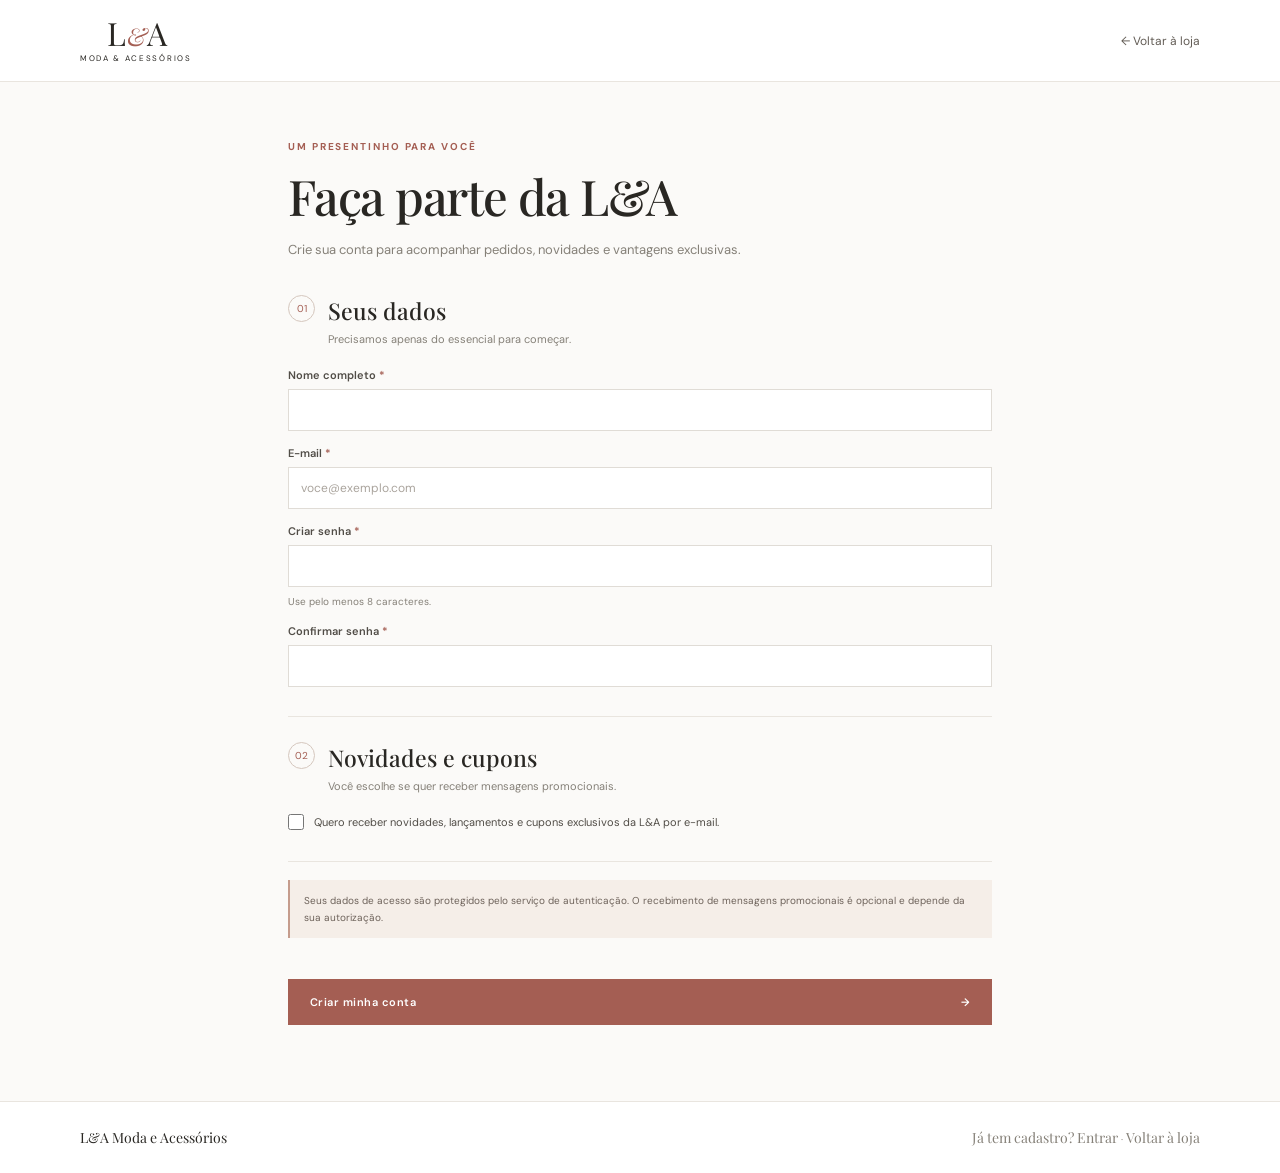
==== commit cee7c123: "feat(auth): integrate Supabase into cadastro.html" ====
--- a/cadastro.html
+++ b/cadastro.html
@@ -10,8 +10,7 @@
   <link rel="preconnect" href="https://fonts.gstatic.com" crossorigin>
   <link href="https://fonts.googleapis.com/css2?family=DM+Sans:wght@400;500;600;700&family=Playfair+Display:wght@500;600;700&display=swap" rel="stylesheet">
   <link rel="stylesheet" href="style.css?v=site-font-size-plus-one-1">
-  <script src="checkout-utils.js" defer></script>
-  <script src="cadastro.js" defer></script>
+  <script type="module" src="cadastro.js"></script>
 </head>
 <body class="checkout-page registration-page">
   <header class="checkout-header">
@@ -21,80 +20,39 @@
     </a>
     <a class="checkout-back" href="index.html">← <span>Voltar à loja</span></a>
   </header>
-
   <main class="checkout-main registration-main">
     <p class="eyebrow">UM PRESENTINHO PARA VOCÊ</p>
     <h1>Faça parte da L&A</h1>
-    <p class="checkout-intro">Cadastre-se para acompanhar nossas novidades e receber ofertas e cupons exclusivos por e-mail.</p>
-
+    <p class="checkout-intro">Crie sua conta para acompanhar pedidos, novidades e vantagens exclusivas.</p>
     <form class="checkout-form registration-form" id="registration-form">
       <section class="checkout-section" aria-labelledby="registration-personal-heading">
         <div class="checkout-section-heading">
           <span class="section-number">01</span>
-          <div><h2 id="registration-personal-heading">Seus dados</h2><p>Preencha seus dados para criar seu cadastro.</p></div>
+          <div><h2 id="registration-personal-heading">Seus dados</h2><p>Precisamos apenas do essencial para começar.</p></div>
         </div>
         <div class="field-grid">
           <div class="form-field field-full">
             <label for="registration-name">Nome completo <span>*</span></label>
-            <input id="registration-name" name="name" autocomplete="name" required>
-          </div>
-          <div class="form-field">
-            <label for="registration-cpf">CPF <span>*</span></label>
-            <input id="registration-cpf" name="cpf" inputmode="numeric" autocomplete="off" placeholder="000.000.000-00" maxlength="14" required aria-describedby="registration-cpf-error">
-            <small class="field-error" id="registration-cpf-error" aria-live="polite"></small>
-          </div>
-          <div class="form-field">
-            <label for="registration-phone">Celular</label>
-            <input id="registration-phone" name="phone" type="tel" autocomplete="tel" placeholder="(00) 00000-0000">
+            <input id="registration-name" name="name" autocomplete="name" maxlength="120" required>
           </div>
           <div class="form-field field-full">
             <label for="registration-email">E-mail <span>*</span></label>
             <input id="registration-email" name="email" type="email" inputmode="email" autocomplete="email" placeholder="voce@exemplo.com" required>
           </div>
-        </div>
-      </section>
-
-      <section class="checkout-section" aria-labelledby="registration-address-heading">
-        <div class="checkout-section-heading">
-          <span class="section-number">02</span>
-          <div><h2 id="registration-address-heading">Endereço completo</h2><p>Informe onde você mora. O CEP pode preencher parte do endereço.</p></div>
-        </div>
-        <div class="field-grid">
-          <div class="form-field">
-            <label for="registration-cep">CEP <span>*</span></label>
-            <input id="registration-cep" name="cep" inputmode="numeric" autocomplete="postal-code" placeholder="00000-000" maxlength="9" pattern="[0-9]{5}-?[0-9]{3}" required aria-describedby="registration-cep-status">
-            <small class="field-hint" id="registration-cep-status" aria-live="polite">Digite o CEP para localizar o endereço.</small>
-          </div>
-          <div class="form-field">
-            <label for="registration-state">Estado (UF) <span>*</span></label>
-            <input id="registration-state" name="state" autocomplete="address-level1" maxlength="2" required>
+          <div class="form-field field-full">
+            <label for="registration-password">Criar senha <span>*</span></label>
+            <input id="registration-password" name="password" type="password" autocomplete="new-password" minlength="8" required aria-describedby="password-hint">
+            <small class="field-hint" id="password-hint">Use pelo menos 8 caracteres.</small>
           </div>
           <div class="form-field field-full">
-            <label for="registration-street">Rua / Avenida <span>*</span></label>
-            <input id="registration-street" name="street" autocomplete="address-line1" required>
-          </div>
-          <div class="form-field">
-            <label for="registration-number">Número <span>*</span></label>
-            <input id="registration-number" name="number" autocomplete="address-line2" required>
-          </div>
-          <div class="form-field">
-            <label for="registration-complement">Complemento</label>
-            <input id="registration-complement" name="complement" autocomplete="address-line3">
-          </div>
-          <div class="form-field">
-            <label for="registration-neighborhood">Bairro <span>*</span></label>
-            <input id="registration-neighborhood" name="neighborhood" required>
-          </div>
-          <div class="form-field">
-            <label for="registration-city">Cidade <span>*</span></label>
-            <input id="registration-city" name="city" autocomplete="address-level2" required>
+            <label for="registration-password-confirm">Confirmar senha <span>*</span></label>
+            <input id="registration-password-confirm" name="password-confirm" type="password" autocomplete="new-password" minlength="8" required>
           </div>
         </div>
       </section>
-
       <section class="checkout-section" aria-labelledby="registration-preferences-heading">
         <div class="checkout-section-heading">
-          <span class="section-number">03</span>
+          <span class="section-number">02</span>
           <div><h2 id="registration-preferences-heading">Novidades e cupons</h2><p>Você escolhe se quer receber mensagens promocionais.</p></div>
         </div>
         <label class="registration-opt-in">
@@ -102,13 +60,11 @@
           <span>Quero receber novidades, lançamentos e cupons exclusivos da L&A por e-mail.</span>
         </label>
       </section>
-
-      <p class="registration-privacy">Esta página é uma demonstração: os dados preenchidos não são enviados nem armazenados. A criação de cadastros e o envio de e-mails promocionais precisam de uma integração segura com um serviço próprio.</p>
+      <p class="registration-privacy">Seus dados de acesso são protegidos pelo serviço de autenticação. O recebimento de mensagens promocionais é opcional e depende da sua autorização.</p>
       <p class="checkout-feedback registration-feedback" id="registration-feedback" role="status" aria-live="polite"></p>
-      <button class="button checkout-submit" type="submit">Verificar meus dados <span aria-hidden="true">→</span></button>
+      <button class="button checkout-submit" id="registration-submit" type="submit">Criar minha conta <span aria-hidden="true">→</span></button>
     </form>
   </main>
-
   <footer class="checkout-footer">
     <a href="index.html">L&A Moda e Acessórios</a>
     <span><a href="login.html">Já tem cadastro? Entrar</a> · <a href="index.html">Voltar à loja</a></span>
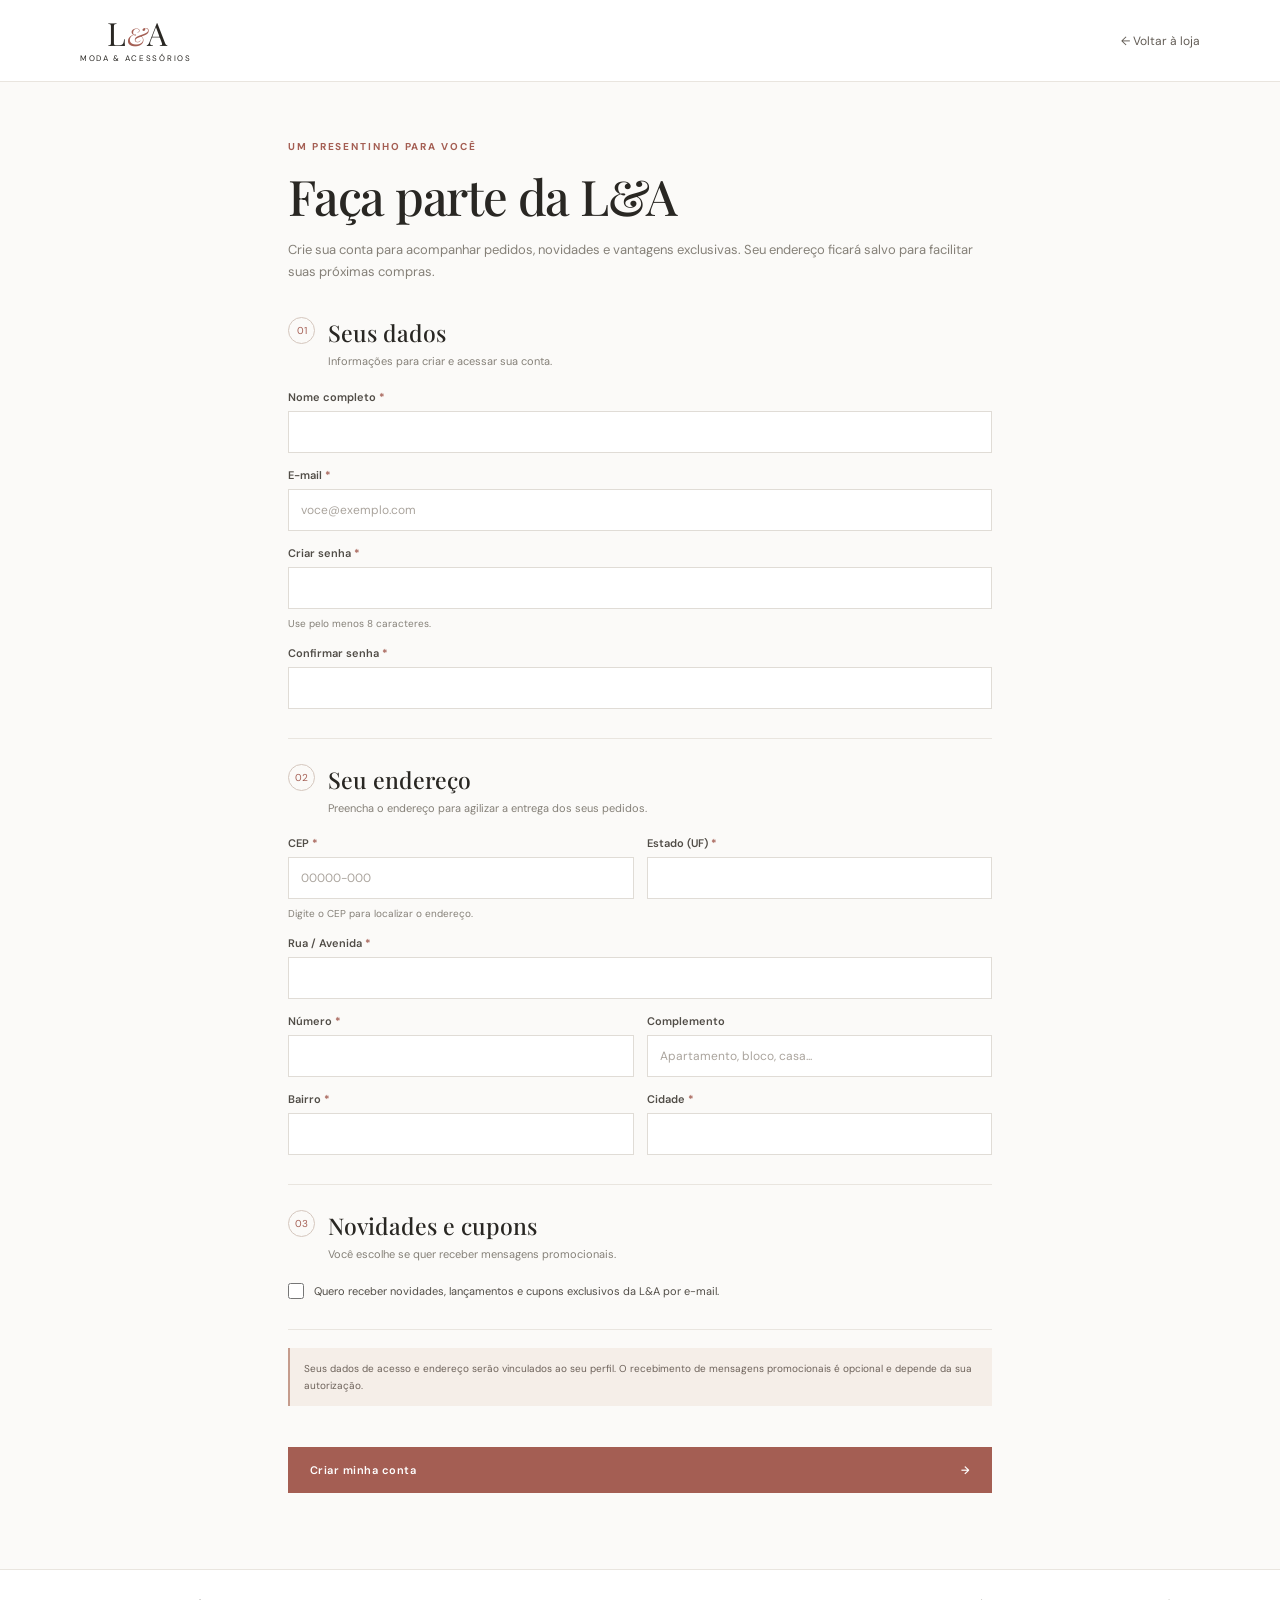
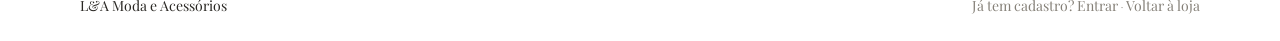
==== commit f100b4b0: "Adicionar endereço completo ao cadastro (cadastro.html)" ====
--- a/cadastro.html
+++ b/cadastro.html
@@ -23,12 +23,12 @@
   <main class="checkout-main registration-main">
     <p class="eyebrow">UM PRESENTINHO PARA VOCÊ</p>
     <h1>Faça parte da L&A</h1>
-    <p class="checkout-intro">Crie sua conta para acompanhar pedidos, novidades e vantagens exclusivas.</p>
+    <p class="checkout-intro">Crie sua conta para acompanhar pedidos, novidades e vantagens exclusivas. Seu endereço ficará salvo para facilitar suas próximas compras.</p>
     <form class="checkout-form registration-form" id="registration-form">
       <section class="checkout-section" aria-labelledby="registration-personal-heading">
         <div class="checkout-section-heading">
           <span class="section-number">01</span>
-          <div><h2 id="registration-personal-heading">Seus dados</h2><p>Precisamos apenas do essencial para começar.</p></div>
+          <div><h2 id="registration-personal-heading">Seus dados</h2><p>Informações para criar e acessar sua conta.</p></div>
         </div>
         <div class="field-grid">
           <div class="form-field field-full">
@@ -50,9 +50,48 @@
           </div>
         </div>
       </section>
+
+      <section class="checkout-section" aria-labelledby="registration-address-heading">
+        <div class="checkout-section-heading">
+          <span class="section-number">02</span>
+          <div><h2 id="registration-address-heading">Seu endereço</h2><p>Preencha o endereço para agilizar a entrega dos seus pedidos.</p></div>
+        </div>
+        <div class="field-grid">
+          <div class="form-field">
+            <label for="registration-cep">CEP <span>*</span></label>
+            <input id="registration-cep" name="cep" inputmode="numeric" autocomplete="postal-code" placeholder="00000-000" maxlength="9" pattern="[0-9]{5}-?[0-9]{3}" required aria-describedby="registration-cep-status">
+            <small class="field-hint" id="registration-cep-status" aria-live="polite">Digite o CEP para localizar o endereço.</small>
+          </div>
+          <div class="form-field">
+            <label for="registration-state">Estado (UF) <span>*</span></label>
+            <input id="registration-state" name="state" autocomplete="address-level1" maxlength="2" minlength="2" required>
+          </div>
+          <div class="form-field field-full">
+            <label for="registration-street">Rua / Avenida <span>*</span></label>
+            <input id="registration-street" name="street" autocomplete="address-line1" maxlength="160" required>
+          </div>
+          <div class="form-field">
+            <label for="registration-number">Número <span>*</span></label>
+            <input id="registration-number" name="number" autocomplete="address-line2" maxlength="20" required>
+          </div>
+          <div class="form-field">
+            <label for="registration-complement">Complemento</label>
+            <input id="registration-complement" name="complement" maxlength="100" placeholder="Apartamento, bloco, casa...">
+          </div>
+          <div class="form-field">
+            <label for="registration-neighborhood">Bairro <span>*</span></label>
+            <input id="registration-neighborhood" name="neighborhood" maxlength="100" required>
+          </div>
+          <div class="form-field">
+            <label for="registration-city">Cidade <span>*</span></label>
+            <input id="registration-city" name="city" autocomplete="address-level2" maxlength="100" required>
+          </div>
+        </div>
+      </section>
+
       <section class="checkout-section" aria-labelledby="registration-preferences-heading">
         <div class="checkout-section-heading">
-          <span class="section-number">02</span>
+          <span class="section-number">03</span>
           <div><h2 id="registration-preferences-heading">Novidades e cupons</h2><p>Você escolhe se quer receber mensagens promocionais.</p></div>
         </div>
         <label class="registration-opt-in">
@@ -60,7 +99,7 @@
           <span>Quero receber novidades, lançamentos e cupons exclusivos da L&A por e-mail.</span>
         </label>
       </section>
-      <p class="registration-privacy">Seus dados de acesso são protegidos pelo serviço de autenticação. O recebimento de mensagens promocionais é opcional e depende da sua autorização.</p>
+      <p class="registration-privacy">Seus dados de acesso e endereço serão vinculados ao seu perfil. O recebimento de mensagens promocionais é opcional e depende da sua autorização.</p>
       <p class="checkout-feedback registration-feedback" id="registration-feedback" role="status" aria-live="polite"></p>
       <button class="button checkout-submit" id="registration-submit" type="submit">Criar minha conta <span aria-hidden="true">→</span></button>
     </form>
